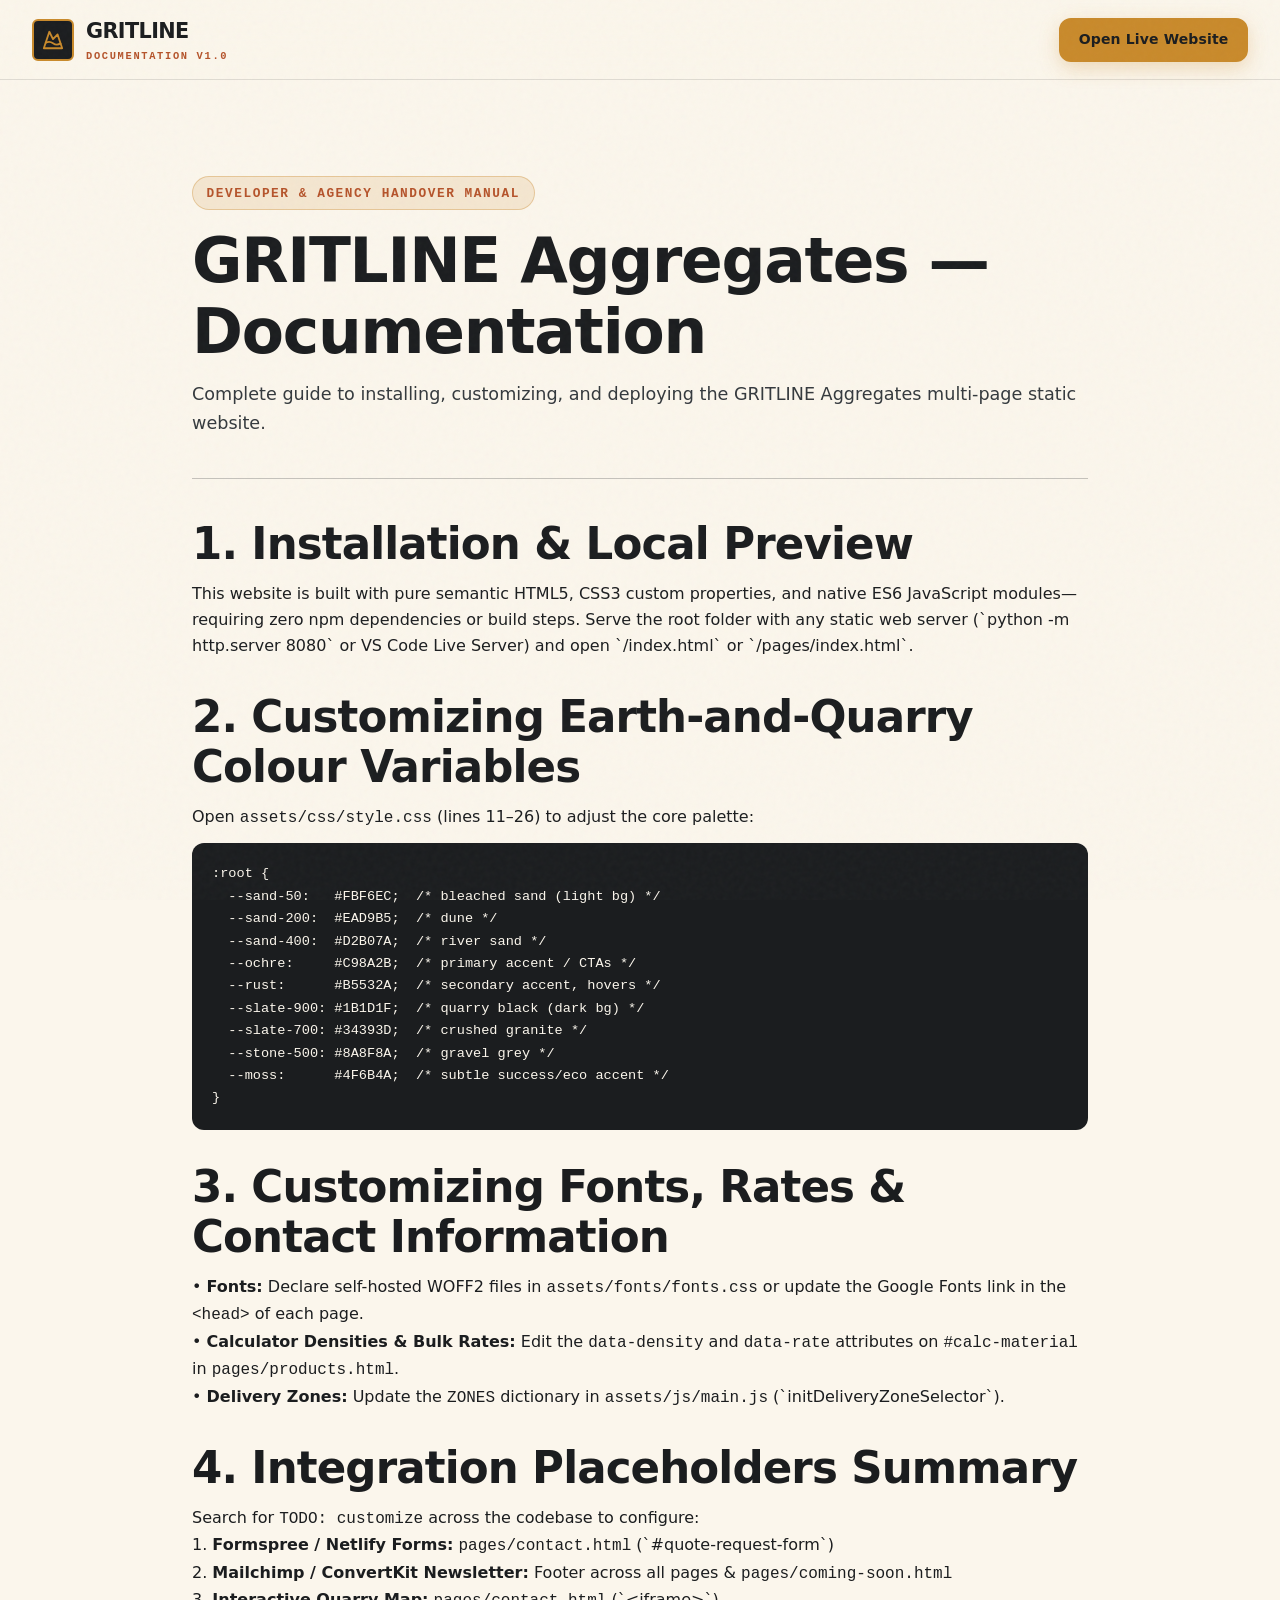
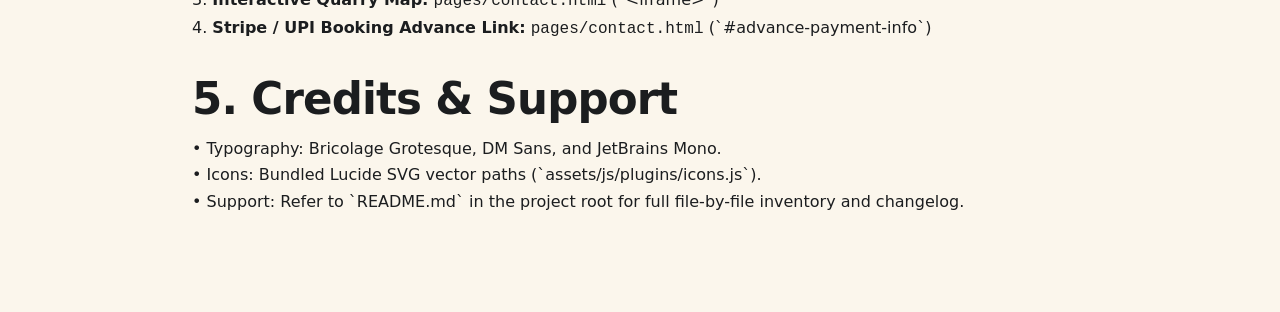
==== documentation/index.html @ 97df0f8a "1" ====
<!DOCTYPE html>
<html lang="en" dir="ltr" data-theme="light">
<head>
  <meta charset="UTF-8">
  <meta name="viewport" content="width=device-width, initial-scale=1.0">
  <title>GRITLINE Aggregates — Technical Documentation &amp; Customization Guide</title>
  <link rel="stylesheet" href="../assets/css/style.css">
  <link rel="stylesheet" href="../assets/css/dark-mode.css">
</head>
<body>
  <header class="site-header">
    <div class="container header-inner">
      <a href="../pages/index.html" class="brand-logo">
        <span class="brand-logo__mark"><i data-lucide="mountain"></i></span>
        <span>GRITLINE <span class="brand-logo__sub">Documentation v1.0</span></span>
      </a>
      <div class="header-actions">
        <a href="../pages/index.html" class="btn btn--primary btn--sm">Open Live Website</a>
      </div>
    </div>
  </header>

  <main class="section">
    <div class="container" style="max-width: 960px;">
      <span class="eyebrow">Developer &amp; Agency Handover Manual</span>
      <h1>GRITLINE Aggregates — Documentation</h1>
      <p style="margin-top: 0.75rem; color: var(--text-secondary); font-size: 1.1rem;">
        Complete guide to installing, customizing, and deploying the GRITLINE Aggregates multi-page static website.
      </p>

      <hr style="margin-block: 2.5rem; border: 0; border-top: 1px solid var(--border-strong);">

      <h2>1. Installation &amp; Local Preview</h2>
      <p style="margin-block: 0.75rem;">
        This website is built with pure semantic HTML5, CSS3 custom properties, and native ES6 JavaScript modules—requiring zero npm dependencies or build steps. Serve the root folder with any static web server (`python -m http.server 8080` or VS Code Live Server) and open `/index.html` or `/pages/index.html`.
      </p>

      <h2 style="margin-top: 2rem;">2. Customizing Earth-and-Quarry Colour Variables</h2>
      <p style="margin-block: 0.75rem;">
        Open <code>assets/css/style.css</code> (lines 11–26) to adjust the core palette:
      </p>
      <pre style="background: var(--slate-900); color: var(--sand-50); padding: 1.25rem; border-radius: var(--radius-md); overflow-x: auto; font-family: var(--font-mono); font-size: 0.85rem;">
:root {
  --sand-50:   #FBF6EC;  /* bleached sand (light bg) */
  --sand-200:  #EAD9B5;  /* dune */
  --sand-400:  #D2B07A;  /* river sand */
  --ochre:     #C98A2B;  /* primary accent / CTAs */
  --rust:      #B5532A;  /* secondary accent, hovers */
  --slate-900: #1B1D1F;  /* quarry black (dark bg) */
  --slate-700: #34393D;  /* crushed granite */
  --stone-500: #8A8F8A;  /* gravel grey */
  --moss:      #4F6B4A;  /* subtle success/eco accent */
}</pre>

      <h2 style="margin-top: 2rem;">3. Customizing Fonts, Rates &amp; Contact Information</h2>
      <p style="margin-block: 0.75rem;">
        • <strong>Fonts:</strong> Declare self-hosted WOFF2 files in <code>assets/fonts/fonts.css</code> or update the Google Fonts link in the <code>&lt;head&gt;</code> of each page.<br>
        • <strong>Calculator Densities &amp; Bulk Rates:</strong> Edit the <code>data-density</code> and <code>data-rate</code> attributes on <code>#calc-material</code> in <code>pages/products.html</code>.<br>
        • <strong>Delivery Zones:</strong> Update the <code>ZONES</code> dictionary in <code>assets/js/main.js</code> (`initDeliveryZoneSelector`).
      </p>

      <h2 style="margin-top: 2rem;">4. Integration Placeholders Summary</h2>
      <p style="margin-block: 0.75rem;">
        Search for <code>TODO: customize</code> across the codebase to configure:<br>
        1. <strong>Formspree / Netlify Forms:</strong> <code>pages/contact.html</code> (`#quote-request-form`)<br>
        2. <strong>Mailchimp / ConvertKit Newsletter:</strong> Footer across all pages &amp; <code>pages/coming-soon.html</code><br>
        3. <strong>Interactive Quarry Map:</strong> <code>pages/contact.html</code> (`&lt;iframe&gt;`)<br>
        4. <strong>Stripe / UPI Booking Advance Link:</strong> <code>pages/contact.html</code> (`#advance-payment-info`)
      </p>

      <h2 style="margin-top: 2rem;">5. Credits &amp; Support</h2>
      <p style="margin-block: 0.75rem;">
        • Typography: Bricolage Grotesque, DM Sans, and JetBrains Mono.<br>
        • Icons: Bundled Lucide SVG vector paths (`assets/js/plugins/icons.js`).<br>
        • Support: Refer to `README.md` in the project root for full file-by-file inventory and changelog.
      </p>
    </div>
  </main>
  <script type="module" src="../assets/js/main.js"></script>
</body>
</html>
---- assets/css/style.css ----
/* ==========================================================================
   GRITLINE AGGREGATES — Master Design System & Stylesheet (style.css)
   Tagline: "Quarried Right. Delivered On Time."
   Author: GRITLINE Front-End Architecture
   ========================================================================== */

/* --------------------------------------------------------------------------
   1. CSS CUSTOM PROPERTIES (Earth-and-Quarry Palette & Spacing Scale)
   TODO: customize brand colors below to match your quarry / corporate identity
   -------------------------------------------------------------------------- */
:root {
  /* Core Earth & Quarry Palette (Strictly as specified) */
  --sand-50: #FBF6EC;
  /* bleached sand (light bg) */
  --sand-100: #F4EAD5;
  /* soft warm sand surface */
  --sand-200: #EAD9B5;
  /* dune */
  --sand-300: #DFC596;
  /* warm stone border */
  --sand-400: #D2B07A;
  /* river sand */
  --ochre: #C98A2B;
  /* primary accent / CTAs */
  --ochre-dark: #A66E1B;
  /* high-contrast ochre for WCAG AA text/hover */
  --ochre-glow: rgba(201, 138, 43, 0.28);
  --rust: #B5532A;
  /* secondary accent, hovers */
  --rust-dark: #933F1C;
  /* deep terracotta rust */
  --slate-900: #1B1D1F;
  /* quarry black (dark bg / primary heading text) */
  --slate-800: #25282B;
  /* basalt dark surface */
  --slate-700: #34393D;
  /* crushed granite */
  --slate-600: #4A5056;
  /* body copy secondary */
  --stone-500: #8A8F8A;
  /* gravel grey */
  --moss: #4F6B4A;
  /* subtle success/eco accent */
  --moss-bg: rgba(79, 107, 74, 0.14);
  --danger: #B93829;
  /* error / alert state */
  --danger-bg: rgba(185, 56, 41, 0.12);

  /* Semantic Theme Tokens (Light Mode Default) */
  --bg-primary: var(--sand-50);
  --bg-secondary: var(--sand-100);
  --bg-tertiary: var(--sand-200);
  --bg-surface: #FFFFFF;
  --bg-surface-elev: #FFFDF9;
  --bg-glass: rgba(251, 246, 236, 0.85);
  --bg-dark-band: var(--slate-900);

  --text-primary: var(--slate-900);
  --text-secondary: var(--slate-700);
  --text-muted: #575C59;
  /* WCAG AA compliant stone grey on sand-50 */
  --text-on-dark: var(--sand-50);
  --text-on-accent: #1B1D1F;

  --border-subtle: rgba(27, 29, 31, 0.12);
  --border-strong: rgba(27, 29, 31, 0.24);
  --border-accent: var(--ochre);

  --shadow-sm: 0 4px 12px rgba(27, 29, 31, 0.06);
  --shadow-md: 0 12px 32px rgba(27, 29, 31, 0.10);
  --shadow-lg: 0 24px 48px rgba(27, 29, 31, 0.16);
  --shadow-tilt: 0 28px 60px rgba(27, 29, 31, 0.22);

  /* Typography — Max 3 Font Families */
  --font-display: 'Bricolage Grotesque', 'Syne', system-ui, -apple-system, sans-serif;
  --font-body: 'DM Sans', 'Inter', system-ui, -apple-system, sans-serif;
  --font-mono: 'JetBrains Mono', monospace;

  /* 4px / 8px Spacing Scale */
  --space-1: 0.25rem;
  /* 4px */
  --space-2: 0.5rem;
  /* 8px */
  --space-3: 0.75rem;
  /* 12px */
  --space-4: 1rem;
  /* 16px */
  --space-5: 1.25rem;
  /* 20px */
  --space-6: 1.5rem;
  /* 24px */
  --space-8: 2rem;
  /* 32px */
  --space-10: 2.5rem;
  /* 40px */
  --space-12: 3rem;
  /* 48px */
  --space-16: 4rem;
  /* 64px */
  --space-20: 5rem;
  /* 80px */
  --space-24: 6rem;
  /* 96px */

  /* Radii & Transitions */
  --radius-sm: 6px;
  --radius-md: 12px;
  --radius-lg: 18px;
  --radius-xl: 24px;
  --radius-pill: 9999px;

  --ease-out: cubic-bezier(0.22, 1, 0.36, 1);
  --ease-spring: cubic-bezier(0.34, 1.56, 0.64, 1);
  --transition-fast: 180ms var(--ease-out);
  --transition-base: 320ms var(--ease-out);
  --transition-slow: 600ms var(--ease-out);

  /* Layout */
  --container-max: 1320px;
  --header-height: 80px;
}

/* --------------------------------------------------------------------------
   2. RESET & BASE ACCESSIBILITY
   -------------------------------------------------------------------------- */
*,
*::before,
*::after {
  box-sizing: border-box;
  margin: 0;
  padding: 0;
}

html {
  font-size: 16px;
  scroll-behavior: smooth;
  scroll-padding-top: calc(var(--header-height) + 24px);
  -webkit-text-size-adjust: 100%;
  overflow-x: clip;
}

body {
  font-family: var(--font-body);
  font-size: 1rem;
  line-height: 1.65;
  color: var(--text-primary);
  background-color: var(--bg-primary);
  overflow-x: clip;
  width: 100%;
  min-width: 0;
  position: relative;
  transition: background-color var(--transition-base), color var(--transition-base);
}

/* Subtle Mineral Grain & Topographic Pattern Overlay (CSS/SVG only) */
body::before {
  content: "";
  position: fixed;
  inset: 0;
  pointer-events: none;
  z-index: 9990;
  opacity: 0.032;
  background-image: url("data:image/svg+xml,%3Csvg viewBox='0 0 200 200' xmlns='http://www.w3.org/2000/svg'%3E%3Cfilter id='noiseFilter'%3E%3CfeTurbulence type='fractalNoise' baseFrequency='0.85' numOctaves='3' stitchTiles='stitch'/%3E%3C/filter%3E%3Crect width='100%25' height='100%25' filter='url(%23noiseFilter)'/%3E%3C/svg%3E");
}

.topo-bg {
  background-image: url("data:image/svg+xml,%3Csvg width='400' height='400' viewBox='0 0 400 400' xmlns='http://www.w3.org/2000/svg'%3E%3Cpath d='M0 80 Q 100 40, 200 90 T 400 70 M0 160 Q 120 110, 240 170 T 400 150 M0 250 Q 90 210, 210 260 T 400 230 M0 330 Q 140 290, 260 340 T 400 310' fill='none' stroke='%23C98A2B' stroke-width='1' stroke-opacity='0.14'/%3E%3C/svg%3E");
  background-size: 400px 400px;
}

img,
picture,
video,
canvas,
svg {
  display: block;
  max-width: 100%;
}

img {
  height: auto;
  object-fit: cover;
}

a {
  color: inherit;
  text-decoration: none;
  transition: color var(--transition-fast);
}

ul,
ol {
  list-style: none;
}

button,
input,
select,
textarea {
  font: inherit;
  color: inherit;
  background: transparent;
  border: none;
}

button {
  cursor: pointer;
}

/* WCAG 2.1 AA Focus Ring */
:focus-visible {
  outline: 3px solid var(--ochre);
  outline-offset: 3px;
  border-radius: var(--radius-sm);
}

/* Skip to Content Link */
.skip-link {
  position: fixed;
  top: -100px;
  inset-inline-start: var(--space-4);
  z-index: 10001;
  background: var(--slate-900);
  color: var(--sand-50);
  padding: var(--space-3) var(--space-5);
  font-weight: 700;
  border-radius: var(--radius-md);
  border: 2px solid var(--ochre);
  transition: top var(--transition-fast);
}

.skip-link:focus {
  top: var(--space-4);
}

/* Page Transition Fade */
.page-transition-wrapper {
  animation: pageFadeIn 0.45s var(--ease-out) forwards;
}

@keyframes pageFadeIn {
  from {
    opacity: 0;
    transform: translateY(6px);
  }

  to {
    opacity: 1;
    transform: translateY(0);
  }
}

/* Preloader (Disabled) */
.preloader {
  display: none !important;
}

.preloader.is-hidden {
  opacity: 0;
  visibility: hidden;
  pointer-events: none;
}

.preloader__hopper {
  width: 64px;
  height: 64px;
  border: 3px solid var(--sand-400);
  border-radius: var(--radius-md);
  position: relative;
  overflow: hidden;
  background: rgba(255, 255, 255, 0.04);
}

.preloader__sand-fill {
  position: absolute;
  bottom: 0;
  inset-inline: 0;
  height: 0%;
  background: linear-gradient(180deg, var(--ochre) 0%, var(--rust) 100%);
  animation: sandFillUp 0.85s var(--ease-out) forwards;
}

.preloader__label {
  font-family: var(--font-mono);
  font-size: 0.75rem;
  letter-spacing: 0.16em;
  text-transform: uppercase;
  color: var(--sand-200);
}

@keyframes sandFillUp {
  0% {
    height: 0%;
  }

  100% {
    height: 100%;
  }
}

/* Custom Grain-Trail Cursor (Desktop only) */
.cursor-dot {
  position: fixed;
  width: 10px;
  height: 10px;
  background: var(--ochre);
  border-radius: 50%;
  pointer-events: none;
  z-index: 9998;
  transform: translate(-50%, -50%);
  transition: width 0.2s, height 0.2s, background-color 0.2s;
  display: none;
}

.cursor-grain {
  position: fixed;
  width: 5px;
  height: 5px;
  background: var(--sand-400);
  border-radius: 1px;
  pointer-events: none;
  z-index: 9997;
  animation: grainFall 0.65s ease-out forwards;
}

@keyframes grainFall {
  0% {
    opacity: 0.85;
    transform: translate(-50%, -50%) scale(1) rotate(0deg);
  }

  100% {
    opacity: 0;
    transform: translate(-50%, 18px) scale(0.3) rotate(45deg);
  }
}

@media (hover: hover) and (pointer: fine) {
  .cursor-dot {
    display: block;
  }
}

/* --------------------------------------------------------------------------
   3. TYPOGRAPHY & UTILITY CLASSES
   -------------------------------------------------------------------------- */
h1,
h2,
h3,
h4,
h5,
h6 {
  font-family: var(--font-display);
  font-weight: 800;
  line-height: 1.15;
  letter-spacing: -0.02em;
  color: var(--text-primary);
}

.h1,
h1 {
  font-size: clamp(2.35rem, 4.8vw, 4.25rem);
}

.h2,
h2 {
  font-size: clamp(1.85rem, 3.4vw, 2.85rem);
}

.h3,
h3 {
  font-size: clamp(1.25rem, 2vw, 1.6rem);
}

.h4,
h4 {
  font-size: 1.15rem;
}

.eyebrow {
  display: inline-flex;
  align-items: center;
  gap: var(--space-2);
  font-family: var(--font-mono);
  font-size: 0.8rem;
  font-weight: 600;
  text-transform: uppercase;
  letter-spacing: 0.12em;
  color: var(--rust);
  background: rgba(201, 138, 43, 0.14);
  border: 1px solid rgba(201, 138, 43, 0.35);
  padding: 0.35rem 0.85rem;
  border-radius: var(--radius-pill);
  margin-bottom: var(--space-4);
}

.eyebrow--light {
  color: var(--sand-200);
  background: rgba(251, 246, 236, 0.1);
  border-color: rgba(234, 217, 181, 0.3);
}

.mono-spec {
  font-family: var(--font-mono);
  font-size: 0.85rem;
  letter-spacing: 0.03em;
}

.container {
  width: 100%;
  max-width: var(--container-max);
  margin-inline: auto;
  padding-inline: var(--space-4);
}

@media (min-width: 640px) {
  .container {
    padding-inline: var(--space-6);
  }
}

@media (min-width: 1024px) {
  .container {
    padding-inline: var(--space-8);
  }
}

.section {
  padding-block: var(--space-16);
  position: relative;
}

@media (min-width: 1024px) {
  .section {
    padding-block: var(--space-24);
  }
}

.section--alt {
  background-color: var(--bg-secondary);
}

.section--dark {
  background-color: var(--slate-900);
  color: var(--sand-50);
}

.section--dark h2,
.section--dark h3,
.section--dark h4 {
  color: var(--sand-50);
}

.section--dark p {
  color: var(--sand-200);
}

.section-header {
  max-width: 760px;
  margin-inline: auto;
  margin-bottom: var(--space-12);
  text-align: center;
}

.section-header p {
  margin-top: var(--space-4);
  font-size: 1.08rem;
  color: var(--text-secondary);
}

.section--dark .section-header p {
  color: var(--sand-200);
}

/* Animated Sand-Dune SVG Section Divider */
.dune-divider {
  width: 100%;
  height: 48px;
  overflow: hidden;
  line-height: 0;
  pointer-events: none;
}

.dune-divider svg {
  width: 100%;
  height: 100%;
  display: block;
}

/* Scroll Reveal Animations */
.reveal {
  opacity: 0;
  transform: translateY(28px);
  transition: opacity 0.65s var(--ease-out), transform 0.65s var(--ease-out);
}

.reveal.is-visible {
  opacity: 1;
  transform: translateY(0);
}

/* Hero Text Mask Reveal */
.hero-mask-line {
  display: block;
  overflow: hidden;
}

.hero-mask-inner {
  display: inline-block;
  animation: maskSlideUp 0.8s var(--ease-out) both;
}

@keyframes maskSlideUp {
  0% {
    transform: translateY(105%);
    opacity: 0;
  }

  100% {
    transform: translateY(0);
    opacity: 1;
  }
}

/* --------------------------------------------------------------------------
   4. BUTTON SYSTEM (Primary, Secondary, Ghost + Dust-Puff & Magnetic)
   -------------------------------------------------------------------------- */
.btn {
  display: inline-flex;
  align-items: center;
  justify-content: center;
  gap: var(--space-2);
  min-height: 48px;
  /* Exceeds 44px WCAG mobile touch target */
  padding: 0.75rem 1.5rem;
  font-family: var(--font-display);
  font-weight: 700;
  font-size: 0.95rem;
  letter-spacing: 0.01em;
  border-radius: var(--radius-md);
  position: relative;
  overflow: hidden;
  transition: transform var(--transition-fast), background-color var(--transition-fast), color var(--transition-fast), border-color var(--transition-fast), box-shadow var(--transition-fast);
  text-align: center;
  white-space: nowrap;
}

.btn svg {
  width: 18px;
  height: 18px;
  flex-shrink: 0;
  transition: transform var(--transition-fast);
}

.btn:hover svg {
  transform: translateX(3px);
}

.btn--primary {
  background-color: var(--ochre);
  color: #1B1D1F;
  border: 2px solid var(--ochre);
  box-shadow: 0 6px 20px var(--ochre-glow);
}

.btn--primary:hover {
  background-color: var(--rust);
  border-color: var(--rust);
  color: var(--sand-50);
  transform: translateY(-2px);
}

.btn--secondary {
  background-color: var(--slate-900);
  color: var(--sand-50);
  border: 2px solid var(--slate-900);
}

.btn--secondary:hover {
  background-color: var(--rust);
  border-color: var(--rust);
  color: var(--sand-50);
  transform: translateY(-2px);
}

.btn--ghost {
  background-color: transparent;
  color: var(--text-primary);
  border: 2px solid var(--border-strong);
}

.btn--ghost:hover {
  border-color: var(--ochre);
  background-color: rgba(201, 138, 43, 0.1);
  transform: translateY(-2px);
}

.btn--ghost-light {
  background-color: rgba(251, 246, 236, 0.08);
  color: var(--sand-50);
  border: 2px solid rgba(234, 217, 181, 0.4);
  backdrop-filter: blur(8px);
}

.btn--ghost-light:hover {
  background-color: var(--ochre);
  border-color: var(--ochre);
  color: var(--slate-900);
}

.btn--sm {
  min-height: 44px;
  padding: 0.5rem 1.1rem;
  font-size: 0.875rem;
}

.btn--full {
  width: 100%;
}

/* Dust-puff particle burst on button click */
.dust-puff {
  position: absolute;
  width: 8px;
  height: 8px;
  border-radius: 50%;
  background: var(--sand-200);
  pointer-events: none;
  animation: dustBurst 0.55s ease-out forwards;
}

@keyframes dustBurst {
  0% {
    opacity: 0.9;
    transform: translate(0, 0) scale(1);
  }

  100% {
    opacity: 0;
    transform: translate(var(--dx, 16px), var(--dy, -16px)) scale(2.4);
  }
}

/* --------------------------------------------------------------------------
   5. STRICT REUSABLE 3D TILT CARD COMPONENT (.card)
   - ALL cards use 3D tilt effect (perspective, glare layer, preserve-3d)
   - In ALL views (mobile, tablet, desktop): icons & text inside cards are
     STRICTLY CENTER-ALIGNED!
   -------------------------------------------------------------------------- */
.card {
  position: relative;
  display: flex;
  flex-direction: column;
  align-items: center;
  justify-content: flex-start;
  text-align: center;
  /* STRICT: Center-aligned at all breakpoints */
  background-color: var(--bg-surface);
  border: 1px solid var(--border-subtle);
  border-radius: var(--radius-lg);
  padding: var(--space-6);
  box-shadow: var(--shadow-sm);
  transform-style: preserve-3d;
  perspective: 1000px;
  will-change: transform;
  transition: transform var(--transition-base), box-shadow var(--transition-base), border-color var(--transition-base);
  overflow: hidden;
  height: 100%;
  width: 100%;
  min-width: 0;
}

.card * {
  text-align: center;
}

.card:hover {
  border-color: var(--ochre);
  box-shadow: var(--shadow-tilt);
}

/* Glare / Highlight Layer for 3D Tilt */
.card__glare {
  position: absolute;
  inset: 0;
  pointer-events: none;
  z-index: 3;
  background: radial-gradient(circle at 50% 50%, rgba(251, 246, 236, 0.35), transparent 65%);
  opacity: 0;
  transition: opacity var(--transition-fast);
}

.card:hover .card__glare {
  opacity: 1;
}

/* Inner elements lifted via translateZ */
.card__media {
  width: calc(100% + var(--space-12));
  margin-top: calc(var(--space-6) * -1);
  margin-inline: calc(var(--space-6) * -1);
  margin-bottom: var(--space-5);
  aspect-ratio: 4 / 3;
  overflow: hidden;
  position: relative;
  background: var(--slate-800);
}

.card__media img {
  width: 100%;
  height: 100%;
  object-fit: cover;
  transition: transform 0.6s var(--ease-out);
}

.card:hover .card__media img {
  transform: scale(1.06);
}

.card__icon {
  width: 60px;
  height: 60px;
  border-radius: var(--radius-md);
  background: linear-gradient(135deg, rgba(201, 138, 43, 0.18), rgba(181, 83, 42, 0.12));
  border: 1px solid rgba(201, 138, 43, 0.35);
  color: var(--rust);
  display: flex;
  align-items: center;
  justify-content: center;
  margin-inline: auto;
  margin-bottom: var(--space-4);
  transform: translateZ(28px);
  transition: transform var(--transition-base), background-color var(--transition-base), color var(--transition-base);
}

.card__icon svg {
  width: 28px;
  height: 28px;
}

.card:hover .card__icon {
  background: var(--ochre);
  color: var(--slate-900);
}

.card__badge {
  display: inline-flex;
  align-items: center;
  justify-content: center;
  gap: 0.35rem;
  font-family: var(--font-mono);
  font-size: 0.75rem;
  font-weight: 600;
  text-transform: uppercase;
  padding: 0.25rem 0.75rem;
  border-radius: var(--radius-pill);
  background: var(--bg-secondary);
  color: var(--text-secondary);
  border: 1px solid var(--border-subtle);
  margin-inline: auto;
  margin-bottom: var(--space-3);
  transform: translateZ(22px);
}

.card__title {
  font-size: 1.25rem;
  font-weight: 800;
  margin-bottom: var(--space-2);
  margin-inline: auto;
  transform: translateZ(24px);
}

.card__text {
  font-size: 0.95rem;
  color: var(--text-secondary);
  margin-bottom: var(--space-4);
  margin-inline: auto;
  max-width: 42ch;
  transform: translateZ(16px);
}

.card__meta {
  display: flex;
  flex-wrap: wrap;
  align-items: center;
  justify-content: center;
  gap: var(--space-2);
  margin-top: auto;
  margin-bottom: var(--space-4);
  width: 100%;
  transform: translateZ(18px);
}

.card__actions {
  display: flex;
  flex-wrap: wrap;
  align-items: center;
  justify-content: center;
  gap: var(--space-3);
  width: 100%;
  margin-top: auto;
  transform: translateZ(26px);
}

/* Topic-Related Card Micro-Animations */
/* 1. Falling Sand-Grain Particles on Hover (.card--sand) */
.card--sand::after {
  content: "";
  position: absolute;
  inset: 0;
  pointer-events: none;
  opacity: 0;
  background-image:
    radial-gradient(2px 2px at 20% 15%, var(--ochre) 90%, transparent),
    radial-gradient(2.5px 2.5px at 45% 25%, var(--sand-400) 90%, transparent),
    radial-gradient(2px 2px at 70% 10%, var(--rust) 90%, transparent),
    radial-gradient(1.5px 1.5px at 85% 30%, var(--ochre) 90%, transparent),
    radial-gradient(2px 2px at 32% 55%, var(--sand-400) 90%, transparent),
    radial-gradient(2.5px 2.5px at 62% 45%, var(--ochre) 90%, transparent);
  background-size: 100% 120px;
  transition: opacity 0.3s ease;
}

.card--sand:hover::after {
  opacity: 0.75;
  animation: fallingSandGrains 1.4s linear infinite;
}

@keyframes fallingSandGrains {
  0% {
    background-position: 0 -60px;
  }

  100% {
    background-position: 0 120px;
  }
}

/* 2. Gravel "Settle" Bounce on Scroll Entry (.card--settle) */
.card--settle.is-visible {
  animation: gravelSettleBounce 0.75s var(--ease-spring) forwards;
}

@keyframes gravelSettleBounce {
  0% {
    opacity: 0;
    transform: translateY(36px) scale(0.96);
  }

  60% {
    opacity: 1;
    transform: translateY(-6px) scale(1.01);
  }

  80% {
    transform: translateY(3px) scale(0.995);
  }

  100% {
    opacity: 1;
    transform: translateY(0) scale(1);
  }
}

/* 3. Dump-Truck Slide-In Micro-Animation on Delivery/Fleet Cards (.card--truck) */
.card--truck:hover .card__icon svg {
  animation: truckDriveSlide 0.65s var(--ease-out);
}

@keyframes truckDriveSlide {
  0% {
    transform: translateX(0) rotate(0deg);
  }

  35% {
    transform: translateX(-8px) rotate(-6deg);
  }

  70% {
    transform: translateX(6px) rotate(2deg);
  }

  100% {
    transform: translateX(0) rotate(0deg);
  }
}

/* 4. Sieve-Shake Micro-Animation on Quality/Testing Cards (.card--sieve) */
.card--sieve:hover .card__icon {
  animation: sieveShake 0.5s ease-in-out infinite;
}

@keyframes sieveShake {

  0%,
  100% {
    transform: translateZ(28px) translateX(0) rotate(0deg);
  }

  25% {
    transform: translateZ(28px) translateX(-4px) rotate(-3deg);
  }

  50% {
    transform: translateZ(28px) translateX(4px) rotate(3deg);
  }

  75% {
    transform: translateZ(28px) translateX(-2px) rotate(-1deg);
  }
}

/* --------------------------------------------------------------------------
   6. STICKY HEADER, NAVIGATION, PROGRESS BAR & MOBILE DRAWER
   -------------------------------------------------------------------------- */
.site-header {
  position: sticky;
  top: 0;
  inset-inline: 0;
  height: var(--header-height);
  z-index: 1000;
  background: var(--bg-glass);
  backdrop-filter: blur(16px);
  -webkit-backdrop-filter: blur(16px);
  border-bottom: 1px solid var(--border-subtle);
  transition: background-color var(--transition-base), box-shadow var(--transition-base);
}

.site-header.is-scrolled {
  box-shadow: var(--shadow-md);
}

.scroll-progress {
  position: absolute;
  bottom: -1px;
  inset-inline-start: 0;
  height: 3px;
  width: 0%;
  background: linear-gradient(90deg, var(--ochre), var(--rust));
  z-index: 1002;
  transition: width 80ms linear;
}

.header-inner {
  height: 100%;
  display: flex;
  align-items: center;
  justify-content: space-between;
  gap: var(--space-4);
}

.brand-logo {
  display: inline-flex;
  align-items: center;
  gap: var(--space-3);
  font-family: var(--font-display);
  font-weight: 800;
  font-size: 1.3rem;
  letter-spacing: -0.03em;
  color: var(--text-primary);
}

.brand-logo__mark {
  width: 42px;
  height: 42px;
  border-radius: var(--radius-sm);
  background: var(--slate-900);
  color: var(--ochre);
  display: flex;
  align-items: center;
  justify-content: center;
  border: 2px solid var(--ochre);
  flex-shrink: 0;
}

.brand-logo__sub {
  display: block;
  font-family: var(--font-mono);
  font-size: 0.65rem;
  font-weight: 600;
  letter-spacing: 0.16em;
  text-transform: uppercase;
  color: var(--rust);
}

.nav-menu {
  display: none;
  align-items: center;
  gap: var(--space-1);
}

@media (min-width: 1024px) {
  .nav-menu {
    display: flex;
  }
}

.nav-item {
  position: relative;
}

.nav-link {
  display: inline-flex;
  align-items: center;
  gap: 0.35rem;
  padding: 0.55rem 0.95rem;
  font-weight: 600;
  font-size: 0.95rem;
  color: var(--text-secondary);
  border-radius: var(--radius-sm);
  transition: color var(--transition-fast), background-color var(--transition-fast);
}

.nav-link:hover,
.nav-link.is-active {
  color: var(--text-primary);
  background-color: rgba(201, 138, 43, 0.14);
}

.nav-link.is-active {
  font-weight: 700;
  box-shadow: inset 0 -2px 0 var(--ochre);
}

/* Home Dropdown (Home 1 / Home 2) */
.nav-dropdown {
  position: absolute;
  top: calc(100% + 6px);
  inset-inline-start: 0;
  min-width: 230px;
  background: var(--bg-surface);
  border: 1px solid var(--border-strong);
  border-radius: var(--radius-md);
  box-shadow: var(--shadow-lg);
  padding: var(--space-2);
  opacity: 0;
  visibility: hidden;
  transform: translateY(8px);
  transition: opacity var(--transition-fast), transform var(--transition-fast), visibility var(--transition-fast);
  z-index: 1010;
}

.nav-item:hover .nav-dropdown,
.nav-item:focus-within .nav-dropdown,
.nav-item.is-open .nav-dropdown {
  opacity: 1;
  visibility: visible;
  transform: translateY(0);
}

.nav-dropdown__link {
  display: flex;
  flex-direction: column;
  padding: var(--space-3);
  border-radius: var(--radius-sm);
  transition: background-color var(--transition-fast);
}

.nav-dropdown__link:hover,
.nav-dropdown__link.is-active {
  background-color: rgba(201, 138, 43, 0.15);
}

.nav-dropdown__title {
  font-weight: 700;
  font-size: 0.9rem;
  color: var(--text-primary);
}

.nav-dropdown__desc {
  font-size: 0.75rem;
  color: var(--text-muted);
}

/* Header Utility Controls (Theme, RTL, Quote Badge, Hamburger) */
.header-actions {
  display: flex;
  align-items: center;
  gap: var(--space-2);
}

.icon-btn {
  min-width: 44px;
  min-height: 44px;
  padding: 0 0.6rem;
  border-radius: var(--radius-sm);
  border: 1px solid var(--border-subtle);
  background: var(--bg-surface);
  color: var(--text-primary);
  display: inline-flex;
  align-items: center;
  justify-content: center;
  gap: 0.25rem;
  font-family: var(--font-mono);
  font-size: 0.75rem;
  font-weight: 700;
  transition: border-color var(--transition-fast), background-color var(--transition-fast);
}

.icon-btn:hover {
  border-color: var(--ochre);
  background: rgba(201, 138, 43, 0.12);
}

.quote-tray-badge {
  display: inline-flex;
  align-items: center;
  justify-content: center;
  min-width: 20px;
  height: 20px;
  padding: 0 5px;
  border-radius: var(--radius-pill);
  background: var(--rust);
  color: var(--sand-50);
  font-family: var(--font-mono);
  font-size: 0.7rem;
  font-weight: 700;
}

.hamburger-btn {
  display: inline-flex;
}

@media (max-width: 767px) {
  .header-inner {
    gap: var(--space-2);
  }

  .brand-logo {
    font-size: 1.15rem;
    gap: 0.45rem;
  }

  .brand-logo__mark {
    width: 36px;
    height: 36px;
  }

  .brand-logo__sub {
    font-size: 0.58rem;
    letter-spacing: 0.1em;
  }

  .header-actions {
    gap: 0.3rem;
  }

  .theme-btn-label {
    display: none;
  }

  .icon-btn {
    min-width: 38px;
    min-height: 38px;
    padding: 0 0.45rem;
  }

  .header-actions .btn {
    min-height: 38px;
    padding: 0.35rem 0.65rem;
    font-size: 0.8rem;
    white-space: nowrap;
  }
}

@media (max-width: 380px) {
  .brand-logo__sub {
    display: none;
  }
  .header-actions .btn span:not(.quote-tray-badge) {
    font-size: 0.75rem;
  }
}

@media (min-width: 1024px) {
  .hamburger-btn {
    display: none;
  }
}

/* Mobile Navigation Drawer */
.mobile-drawer {
  position: fixed;
  top: var(--header-height);
  inset-inline: 0;
  bottom: 0;
  background: var(--bg-primary);
  z-index: 999;
  padding: var(--space-6);
  display: flex;
  flex-direction: column;
  gap: var(--space-4);
  overflow-y: auto;
  transform: translateX(100%);
  visibility: hidden;
  transition: transform var(--transition-base), visibility var(--transition-base);
}

.mobile-drawer.is-open {
  transform: translateX(0);
  visibility: visible;
}

.mobile-drawer__nav {
  display: flex;
  flex-direction: column;
  gap: var(--space-2);
}

.mobile-drawer__link {
  display: flex;
  align-items: center;
  justify-content: space-between;
  min-height: 48px;
  padding: var(--space-3) var(--space-4);
  font-family: var(--font-display);
  font-size: 1.15rem;
  font-weight: 700;
  border-radius: var(--radius-md);
  background: var(--bg-surface);
  border: 1px solid var(--border-subtle);
}

.mobile-drawer__link.is-active {
  border-color: var(--ochre);
  background: rgba(201, 138, 43, 0.14);
}

/* --------------------------------------------------------------------------
   7. GRIDS & LAYOUT HELPERS
   -------------------------------------------------------------------------- */
.grid-2,
.grid-3,
.grid-4 {
  display: grid;
  gap: var(--space-6);
  grid-template-columns: minmax(0, 1fr);
  width: 100%;
}

@media (min-width: 640px) {
  .grid-2 {
    grid-template-columns: repeat(2, minmax(0, 1fr));
  }

  .grid-3 {
    grid-template-columns: repeat(2, minmax(0, 1fr));
  }

  .grid-4 {
    grid-template-columns: repeat(2, minmax(0, 1fr));
  }
}

@media (min-width: 1024px) {
  .grid-3 {
    grid-template-columns: repeat(3, minmax(0, 1fr));
  }

  .grid-4 {
    grid-template-columns: repeat(4, minmax(0, 1fr));
  }
}

.grid-materials-10 {
  display: grid;
  gap: var(--space-5);
  grid-template-columns: 1fr;
}

@media (min-width: 640px) {
  .grid-materials-10 {
    grid-template-columns: repeat(2, 1fr);
  }
}

@media (min-width: 1024px) {
  .grid-materials-10 {
    grid-template-columns: repeat(3, 1fr);
  }
}

@media (min-width: 1280px) {
  .grid-materials-10 {
    grid-template-columns: repeat(5, 1fr);
  }
}

/* --------------------------------------------------------------------------
   8. HOME 1 ("MATERIAL TYPES") SPECIFIC STYLES
   -------------------------------------------------------------------------- */
/* Hero Model A: Full-Screen Cinematic Photo Hero + Floating Glass Quick-Quote */
.hero-cinematic {
  position: relative;
  min-height: calc(100vh - var(--header-height));
  display: flex;
  flex-direction: column;
  justify-content: space-between;
  padding-top: var(--space-16);
  padding-bottom: var(--space-10);
  color: var(--sand-50);
  overflow: hidden;
  background: var(--slate-900);
}

.hero-cinematic__bg {
  position: absolute;
  inset: 0;
  z-index: 0;
}

.hero-cinematic__bg img {
  width: 100%;
  height: 100%;
  object-fit: cover;
  transform: scale(1.04);
  transition: transform 8s ease-out;
}

.hero-cinematic__overlay {
  position: absolute;
  inset: 0;
  z-index: 1;
  background: linear-gradient(180deg,
      rgba(27, 29, 31, 0.78) 0%,
      rgba(27, 29, 31, 0.65) 50%,
      rgba(27, 29, 31, 0.94) 100%);
}

.hero-cinematic__content {
  position: relative;
  z-index: 2;
  max-width: 880px;
  margin-block: auto;
}

.hero-cinematic__title {
  color: var(--sand-50);
  margin-bottom: var(--space-5);
}

.hero-cinematic__title span.accent {
  color: var(--ochre);
}

.hero-cinematic__lead {
  font-size: clamp(1.05rem, 1.8vw, 1.3rem);
  color: var(--sand-200);
  max-width: 660px;
  margin-bottom: var(--space-8);
}

.hero-cinematic__ctas {
  display: flex;
  flex-wrap: wrap;
  gap: var(--space-4);
  margin-bottom: var(--space-10);
}

/* Floating Glass Quick-Quote Strip at Bottom of Hero 1 */
.quick-quote-glass {
  position: relative;
  z-index: 2;
  background: rgba(27, 29, 31, 0.75);
  backdrop-filter: blur(18px);
  -webkit-backdrop-filter: blur(18px);
  border: 1px solid rgba(234, 217, 181, 0.25);
  border-radius: var(--radius-lg);
  padding: var(--space-5) var(--space-6);
  box-shadow: var(--shadow-lg);
}

.quick-quote-glass__form {
  display: grid;
  gap: var(--space-4);
  grid-template-columns: 1fr;
  align-items: end;
}

@media (min-width: 640px) {
  .quick-quote-glass__form {
    grid-template-columns: repeat(2, 1fr);
  }
}

@media (min-width: 1024px) {
  .quick-quote-glass__form {
    grid-template-columns: 1.3fr 1fr 1fr auto;
  }
}

.quick-quote-glass label {
  display: block;
  font-family: var(--font-mono);
  font-size: 0.72rem;
  text-transform: uppercase;
  letter-spacing: 0.1em;
  color: var(--sand-200);
  margin-bottom: var(--space-1);
}

.quick-quote-glass select,
.quick-quote-glass input {
  width: 100%;
  min-height: 46px;
  padding: 0.6rem 0.9rem;
  border-radius: var(--radius-sm);
  background: rgba(251, 246, 236, 0.1);
  border: 1px solid rgba(234, 217, 181, 0.3);
  color: var(--sand-50);
  font-size: 0.95rem;
}

.quick-quote-glass select option {
  background: var(--slate-900);
  color: var(--sand-50);
}

/* Marquee of Material Names */
.material-marquee {
  background: var(--slate-900);
  border-block: 1px solid rgba(234, 217, 181, 0.15);
  padding-block: var(--space-4);
  overflow: hidden;
  display: flex;
}

.material-marquee__track {
  display: flex;
  align-items: center;
  gap: var(--space-8);
  white-space: nowrap;
  animation: marqueeScroll 32s linear infinite;
}

.material-marquee__item {
  display: inline-flex;
  align-items: center;
  gap: var(--space-3);
  font-family: var(--font-display);
  font-weight: 700;
  font-size: 1rem;
  color: var(--sand-200);
  text-transform: uppercase;
  letter-spacing: 0.06em;
}

.material-marquee__dot {
  width: 8px;
  height: 8px;
  border-radius: 50%;
  background: var(--ochre);
}

@keyframes marqueeScroll {
  0% {
    transform: translateX(0);
  }

  100% {
    transform: translateX(-50%);
  }
}

/* Use-Case Selector Tabs (Home 1 Section 2) */
.tabs-nav {
  display: flex;
  flex-wrap: wrap;
  justify-content: center;
  gap: var(--space-2);
  margin-bottom: var(--space-8);
}

.tab-btn {
  min-height: 48px;
  padding: 0.7rem 1.35rem;
  border-radius: var(--radius-pill);
  font-family: var(--font-display);
  font-weight: 700;
  font-size: 0.95rem;
  background: var(--bg-surface);
  color: var(--text-secondary);
  border: 1px solid var(--border-strong);
  display: inline-flex;
  align-items: center;
  gap: var(--space-2);
  transition: all var(--transition-fast);
}

.tab-btn:hover {
  border-color: var(--ochre);
  color: var(--text-primary);
}

.tab-btn[aria-selected="true"] {
  background: var(--ochre);
  color: var(--slate-900);
  border-color: var(--ochre);
  box-shadow: 0 6px 18px var(--ochre-glow);
}

.tab-panel {
  display: none;
  animation: pageFadeIn 0.35s var(--ease-out);
}

.tab-panel.is-active {
  display: block;
}

.usecase-box {
  background: var(--bg-surface);
  border: 1px solid var(--border-subtle);
  border-radius: var(--radius-xl);
  padding: var(--space-8);
  box-shadow: var(--shadow-md);
  display: grid;
  gap: var(--space-8);
}

@media (min-width: 1024px) {
  .usecase-box {
    grid-template-columns: 1.2fr 1fr;
    align-items: center;
  }
}

.spec-pill-list {
  display: flex;
  flex-wrap: wrap;
  gap: var(--space-3);
  margin-block: var(--space-4);
}

.spec-pill {
  padding: 0.45rem 0.9rem;
  border-radius: var(--radius-sm);
  background: var(--bg-secondary);
  border: 1px solid var(--border-subtle);
  font-family: var(--font-mono);
  font-size: 0.82rem;
  font-weight: 600;
}

/* Animated Numbers Band (Home 1 Section 4) */
.stats-band {
  background: linear-gradient(135deg, var(--slate-900) 0%, var(--slate-700) 100%);
  color: var(--sand-50);
  padding-block: var(--space-16);
  border-block: 2px solid var(--ochre);
}

.stat-item {
  text-align: center;
  padding: var(--space-6);
  border: 1px solid rgba(234, 217, 181, 0.16);
  border-radius: var(--radius-lg);
  background: rgba(251, 246, 236, 0.03);
}

.stat-item__number {
  font-family: var(--font-display);
  font-size: clamp(2.5rem, 4.5vw, 3.6rem);
  font-weight: 800;
  color: var(--ochre);
  line-height: 1;
  margin-bottom: var(--space-2);
}

.stat-item__label {
  font-family: var(--font-mono);
  font-size: 0.85rem;
  text-transform: uppercase;
  letter-spacing: 0.08em;
  color: var(--sand-200);
}

/* Accordion Component (FAQ) */
.accordion {
  max-width: 860px;
  margin-inline: auto;
  display: flex;
  flex-direction: column;
  gap: var(--space-3);
}

.accordion-item {
  background: var(--bg-surface);
  border: 1px solid var(--border-subtle);
  border-radius: var(--radius-md);
  overflow: hidden;
  transition: border-color var(--transition-fast);
}

.accordion-item.is-open {
  border-color: var(--ochre);
}

.accordion-trigger {
  width: 100%;
  min-height: 58px;
  padding: var(--space-4) var(--space-6);
  display: flex;
  align-items: center;
  justify-content: space-between;
  gap: var(--space-4);
  text-align: start;
  font-family: var(--font-display);
  font-weight: 700;
  font-size: 1.05rem;
  color: var(--text-primary);
}

.accordion-icon {
  width: 28px;
  height: 28px;
  border-radius: 50%;
  background: var(--bg-secondary);
  display: inline-flex;
  align-items: center;
  justify-content: center;
  flex-shrink: 0;
  transition: transform var(--transition-base), background-color var(--transition-fast);
}

.accordion-item.is-open .accordion-icon {
  transform: rotate(180deg);
  background: var(--ochre);
  color: var(--slate-900);
}

.accordion-content {
  display: none;
  padding: 0 var(--space-6) var(--space-5);
  color: var(--text-secondary);
  border-top: 1px solid var(--border-subtle);
  padding-top: var(--space-4);
}

.accordion-item.is-open .accordion-content {
  display: block;
}

/* --------------------------------------------------------------------------
   9. HOME 2 ("TRUST AND LOGISTICS") SPECIFIC STYLES
   -------------------------------------------------------------------------- */
/* Hero Model B: Split-Screen Hero + Live Dispatch Ticker + 3 Tilted Photo Stack */
.hero-split {
  padding-block: var(--space-12) var(--space-20);
  position: relative;
  overflow: hidden;
}

.hero-split__grid {
  display: grid;
  gap: var(--space-12);
  align-items: center;
}

@media (min-width: 1024px) {
  .hero-split__grid {
    grid-template-columns: 1.1fr 0.9fr;
  }
}

.live-ticker-box {
  background: var(--slate-900);
  color: var(--sand-50);
  border: 1px solid var(--ochre);
  border-radius: var(--radius-md);
  padding: var(--space-4);
  margin-block: var(--space-6);
  box-shadow: var(--shadow-md);
}

.live-ticker-box__header {
  display: flex;
  align-items: center;
  justify-content: space-between;
  font-family: var(--font-mono);
  font-size: 0.75rem;
  text-transform: uppercase;
  color: var(--sand-400);
  padding-bottom: var(--space-3);
  margin-bottom: var(--space-3);
  border-bottom: 1px solid rgba(234, 217, 181, 0.16);
}

.pulse-dot {
  display: inline-block;
  width: 9px;
  height: 9px;
  border-radius: 50%;
  background: #5EC269;
  box-shadow: 0 0 0 0 rgba(94, 194, 105, 0.7);
  animation: livePulse 1.8s infinite;
  margin-inline-end: 6px;
}

@keyframes livePulse {
  0% {
    box-shadow: 0 0 0 0 rgba(94, 194, 105, 0.7);
  }

  70% {
    box-shadow: 0 0 0 8px rgba(94, 194, 105, 0);
  }

  100% {
    box-shadow: 0 0 0 0 rgba(94, 194, 105, 0);
  }
}

.ticker-rows {
  display: grid;
  gap: var(--space-2);
  font-family: var(--font-mono);
  font-size: 0.82rem;
}

.ticker-row {
  display: flex;
  align-items: center;
  justify-content: space-between;
  padding: 0.4rem 0.65rem;
  background: rgba(255, 255, 255, 0.04);
  border-radius: var(--radius-sm);
}

.ticker-row__status {
  color: #7CE38B;
  font-weight: 600;
}

/* Vertical Stack of 3 Overlapping Tilted Photo Frames with Parallax */
.photo-stack {
  position: relative;
  display: flex;
  flex-direction: column;
  gap: var(--space-4);
  padding: var(--space-4);
}

.photo-stack__frame {
  border-radius: var(--radius-lg);
  overflow: hidden;
  border: 4px solid var(--bg-surface);
  box-shadow: var(--shadow-lg);
  position: relative;
  aspect-ratio: 16 / 10;
  transition: transform var(--transition-base);
}

.photo-stack__frame--1 {
  transform: rotate(-2.5deg) translateX(-8px);
  z-index: 3;
}

.photo-stack__frame--2 {
  transform: rotate(2.2deg) translateX(12px);
  margin-top: -28px;
  z-index: 2;
}

.photo-stack__frame--3 {
  transform: rotate(-1.6deg) translateX(-4px);
  margin-top: -28px;
  z-index: 1;
}

.photo-stack__frame:hover {
  transform: rotate(0deg) scale(1.03);
  z-index: 5;
}

.photo-stack__caption {
  position: absolute;
  bottom: var(--space-3);
  inset-inline-start: var(--space-3);
  background: rgba(27, 29, 31, 0.85);
  color: var(--sand-50);
  font-family: var(--font-mono);
  font-size: 0.72rem;
  padding: 0.3rem 0.7rem;
  border-radius: var(--radius-sm);
  border-inline-start: 3px solid var(--ochre);
}

/* Horizontal Scrolling "Pit-to-Site" Journey Timeline */
.journey-track-wrapper {
  overflow-x: auto;
  padding-bottom: var(--space-6);
  scrollbar-width: thin;
  scrollbar-color: var(--ochre) var(--bg-secondary);
}

.journey-track {
  display: grid;
  grid-template-columns: repeat(5, minmax(270px, 1fr));
  gap: var(--space-6);
  min-width: 1380px;
  position: relative;
}

/* Project Gallery & Lightbox (Home 2 Section 2) */
.gallery-masonry {
  display: grid;
  gap: var(--space-6);
  grid-template-columns: 1fr;
}

@media (min-width: 640px) {
  .gallery-masonry {
    grid-template-columns: repeat(2, 1fr);
  }
}

@media (min-width: 1024px) {
  .gallery-masonry {
    grid-template-columns: repeat(3, 1fr);
  }
}

.lightbox-modal {
  position: fixed;
  inset: 0;
  z-index: 10005;
  background: rgba(27, 29, 31, 0.94);
  backdrop-filter: blur(10px);
  display: flex;
  align-items: center;
  justify-content: center;
  padding: var(--space-6);
  opacity: 0;
  visibility: hidden;
  transition: opacity var(--transition-base), visibility var(--transition-base);
}

.lightbox-modal.is-open {
  opacity: 1;
  visibility: visible;
}

.lightbox-modal__dialog {
  max-width: 960px;
  width: 100%;
  background: var(--slate-800);
  border: 1px solid var(--ochre);
  border-radius: var(--radius-lg);
  overflow: hidden;
  color: var(--sand-50);
}

.lightbox-modal__img-wrap {
  aspect-ratio: 16 / 10;
  background: var(--slate-900);
}

.lightbox-modal__img-wrap img {
  width: 100%;
  height: 100%;
  object-fit: cover;
}

.lightbox-modal__body {
  padding: var(--space-6);
  display: flex;
  flex-wrap: wrap;
  align-items: center;
  justify-content: space-between;
  gap: var(--space-4);
}

/* Testimonials Slider (Home 2 Section 3) */
.testimonial-slider {
  max-width: 920px;
  margin-inline: auto;
  position: relative;
}

.testimonial-slide {
  display: none;
}

.testimonial-slide.is-active {
  display: block;
  animation: pageFadeIn 0.4s var(--ease-out);
}

.slider-controls {
  display: flex;
  align-items: center;
  justify-content: center;
  gap: var(--space-3);
  margin-top: var(--space-6);
}

/* Partners / Clients Wordmark Strip (Home 2 Section 6) */
.wordmark-strip {
  display: grid;
  grid-template-columns: repeat(2, 1fr);
  gap: var(--space-4);
  align-items: center;
}

@media (min-width: 640px) {
  .wordmark-strip {
    grid-template-columns: repeat(3, 1fr);
  }
}

@media (min-width: 1024px) {
  .wordmark-strip {
    grid-template-columns: repeat(6, 1fr);
  }
}

.wordmark-item {
  padding: var(--space-5);
  border: 1px solid var(--border-subtle);
  border-radius: var(--radius-md);
  background: var(--bg-surface);
  display: flex;
  align-items: center;
  justify-content: center;
  text-align: center;
  font-family: var(--font-display);
  font-weight: 800;
  font-size: 0.95rem;
  letter-spacing: 0.05em;
  color: var(--text-secondary);
  transition: border-color var(--transition-fast), color var(--transition-fast);
}

.wordmark-item:hover {
  border-color: var(--ochre);
  color: var(--text-primary);
}

/* --------------------------------------------------------------------------
   10. COMPACT PAGE BANNER (Products, Delivery, About, Contact)
   -------------------------------------------------------------------------- */
.page-banner {
  background: var(--slate-900);
  color: var(--sand-50);
  padding-block: var(--space-12) var(--space-16);
  border-bottom: 3px solid var(--ochre);
  position: relative;
  overflow: hidden;
}

.page-banner h1 {
  color: var(--sand-50);
  margin-bottom: var(--space-3);
}

.page-banner p {
  color: var(--sand-200);
  max-width: 680px;
  font-size: 1.1rem;
}

.breadcrumb {
  display: flex;
  flex-wrap: wrap;
  align-items: center;
  gap: var(--space-2);
  font-family: var(--font-mono);
  font-size: 0.78rem;
  color: var(--sand-400);
  margin-bottom: var(--space-4);
}

/* --------------------------------------------------------------------------
   11. PRODUCTS PAGE: STICKY FILTER BAR, SPEC TABLE & CALCULATOR
   -------------------------------------------------------------------------- */
.sticky-filter-bar {
  position: sticky;
  top: var(--header-height);
  z-index: 900;
  background: var(--bg-glass);
  backdrop-filter: blur(14px);
  border-bottom: 1px solid var(--border-subtle);
  padding-block: var(--space-4);
}

.filter-bar-inner {
  display: flex;
  flex-wrap: wrap;
  align-items: center;
  justify-content: space-between;
  gap: var(--space-4);
}

.filter-bar-actions {
  display: flex;
  align-items: center;
  gap: 0.75rem;
}

.filter-pills {
  display: flex;
  flex-wrap: wrap;
  gap: var(--space-2);
}

@media (max-width: 1023px) {
  .sticky-filter-bar {
    padding-block: var(--space-3);
  }

  .filter-bar-inner {
    flex-direction: column;
    align-items: stretch;
    gap: var(--space-3);
  }

  .filter-pills {
    display: flex;
    flex-wrap: nowrap;
    overflow-x: auto;
    -webkit-overflow-scrolling: touch;
    scrollbar-width: none;
    gap: var(--space-2);
    padding-bottom: 2px;
    margin-inline: calc(var(--space-4) * -1);
    padding-inline: var(--space-4);
  }

  .filter-pills::-webkit-scrollbar {
    display: none;
  }

  .filter-pill {
    flex-shrink: 0;
    white-space: nowrap;
    min-height: 40px;
    padding: 0.45rem 1rem;
    font-size: 0.85rem;
  }

  .filter-bar-actions {
    display: flex;
    align-items: center;
    gap: var(--space-2);
    width: 100%;
  }

  .filter-bar-actions .btn {
    flex: 1;
    justify-content: center;
    min-height: 40px;
    padding: 0.45rem 0.65rem;
    font-size: 0.82rem;
    white-space: nowrap;
  }
}

.filter-pill {
  min-height: 44px;
  padding: 0.5rem 1.15rem;
  border-radius: var(--radius-pill);
  font-family: var(--font-display);
  font-weight: 700;
  font-size: 0.9rem;
  background: var(--bg-surface);
  border: 1px solid var(--border-strong);
  color: var(--text-secondary);
  transition: all var(--transition-fast);
}

.filter-pill.is-active,
.filter-pill:hover {
  background: var(--ochre);
  color: var(--slate-900);
  border-color: var(--ochre);
}

/* Skeleton Loader State */
.is-loading-skeleton .card>* {
  opacity: 0.15;
}

.is-loading-skeleton .card::before {
  content: "";
  position: absolute;
  inset: 0;
  z-index: 10;
  background: linear-gradient(90deg, transparent, rgba(201, 138, 43, 0.18), transparent);
  background-size: 200% 100%;
  animation: skeletonShimmer 1s infinite;
}

@keyframes skeletonShimmer {
  0% {
    background-position: -200% 0;
  }

  100% {
    background-position: 200% 0;
  }
}

/* Responsive Specification Comparison Table (Collapses into stacked cards on mobile) */
.spec-table-wrap {
  background: var(--bg-surface);
  border: 1px solid var(--border-subtle);
  border-radius: var(--radius-lg);
  overflow-x: auto;
  -webkit-overflow-scrolling: touch;
  box-shadow: var(--shadow-sm);
  width: 100%;
}

.spec-table {
  width: 100%;
  border-collapse: collapse;
  text-align: start;
}

@media (min-width: 768px) and (max-width: 1023px) {
  .spec-table {
    min-width: 760px;
  }
}

.spec-table th,
.spec-table td {
  padding: var(--space-4) var(--space-5);
  border-bottom: 1px solid var(--border-subtle);
}

.spec-table thead {
  background: var(--slate-900);
  color: var(--sand-50);
  font-family: var(--font-mono);
  font-size: 0.8rem;
  text-transform: uppercase;
  letter-spacing: 0.06em;
}

.spec-table tbody tr:hover {
  background: rgba(201, 138, 43, 0.08);
}

@media (max-width: 767px) {
  .spec-table thead {
    display: none;
  }

  .spec-table,
  .spec-table tbody,
  .spec-table tr,
  .spec-table td {
    display: block;
    width: 100%;
  }

  .spec-table {
    border: none;
  }

  .spec-table tr {
    padding: var(--space-4);
    margin-bottom: var(--space-3);
    background: var(--bg-surface);
    border-radius: var(--radius-md);
    border: 1px solid var(--border-subtle);
    box-shadow: var(--shadow-sm);
  }

  .spec-table td {
    display: flex;
    justify-content: space-between;
    align-items: center;
    gap: var(--space-3);
    padding: 0.65rem 0;
    border-bottom: 1px dashed var(--border-subtle);
    text-align: end;
    font-size: 0.92rem;
  }

  .spec-table td:last-child {
    border-bottom: none;
    padding-bottom: 0;
  }

  .spec-table td:first-child {
    padding-top: 0;
  }

  .spec-table td::before {
    content: attr(data-label);
    font-family: var(--font-mono);
    font-size: 0.74rem;
    font-weight: 700;
    text-transform: uppercase;
    color: var(--ochre);
    letter-spacing: 0.04em;
    text-align: start;
    flex-shrink: 0;
    max-width: 48%;
  }
}

@media (max-width: 460px) {
  .spec-table td {
    flex-direction: column;
    align-items: flex-start;
    text-align: start;
    gap: 0.2rem;
  }

  .spec-table td::before {
    max-width: 100%;
  }
}

/* Coverage & Tonnage Calculator */
.calculator-panel {
  background: var(--bg-surface);
  border: 2px solid var(--ochre);
  border-radius: var(--radius-xl);
  padding: var(--space-8);
  box-shadow: var(--shadow-lg);
  display: grid;
  gap: var(--space-8);
  width: 100%;
}

@media (max-width: 639px) {
  .calculator-panel {
    padding: var(--space-5);
    gap: var(--space-6);
  }

  .calc-results-box {
    padding: var(--space-5);
    gap: var(--space-4);
  }

  .calc-metric__val {
    font-size: 1.65rem;
  }

  .calc-metric {
    padding: var(--space-3);
  }
}

@media (min-width: 1024px) {
  .calculator-panel {
    grid-template-columns: 1.2fr 0.8fr;
  }
}

.calc-results-box {
  background: var(--slate-900);
  color: var(--sand-50);
  border-radius: var(--radius-lg);
  padding: var(--space-6);
  display: flex;
  flex-direction: column;
  justify-content: space-between;
  gap: var(--space-4);
}

.calc-metric {
  padding: var(--space-4);
  background: rgba(255, 255, 255, 0.05);
  border-inline-start: 4px solid var(--ochre);
  border-radius: var(--radius-sm);
}

.calc-metric__val {
  font-family: var(--font-display);
  font-size: 2rem;
  font-weight: 800;
  color: var(--ochre);
}

/* --------------------------------------------------------------------------
   12. FORMS, VALIDATION & CONTACT PAGE
   -------------------------------------------------------------------------- */
.form-group {
  display: flex;
  flex-direction: column;
  gap: var(--space-2);
  margin-bottom: var(--space-4);
  position: relative;
}

.form-label {
  font-weight: 700;
  font-size: 0.9rem;
  color: var(--text-primary);
  display: flex;
  align-items: center;
  justify-content: space-between;
}

.form-control {
  width: 100%;
  min-height: 48px;
  padding: 0.75rem 1rem;
  border-radius: var(--radius-sm);
  background: var(--bg-primary);
  border: 1px solid var(--border-strong);
  color: var(--text-primary);
  transition: border-color var(--transition-fast), box-shadow var(--transition-fast);
}

.form-control:focus {
  border-color: var(--ochre);
  box-shadow: 0 0 0 3px var(--ochre-glow);
  outline: none;
}

.form-control.is-invalid {
  border-color: var(--danger);
  background: var(--danger-bg);
}

.form-control.is-valid {
  border-color: var(--moss);
}

.form-error {
  font-size: 0.8rem;
  color: var(--danger);
  font-weight: 600;
  display: none;
}

.form-group.has-error .form-error {
  display: block;
}

/* Multi-select Material Checkboxes */
.material-checkbox-grid {
  display: grid;
  grid-template-columns: repeat(auto-fill, minmax(185px, 1fr));
  gap: var(--space-2);
}

.material-check-label {
  display: flex;
  align-items: center;
  gap: var(--space-2);
  padding: 0.6rem 0.85rem;
  border-radius: var(--radius-sm);
  border: 1px solid var(--border-subtle);
  background: var(--bg-primary);
  cursor: pointer;
  font-size: 0.88rem;
  font-weight: 600;
  transition: all var(--transition-fast);
}

.material-check-label:has(input:checked) {
  border-color: var(--ochre);
  background: rgba(201, 138, 43, 0.16);
}

.material-check-label input {
  width: 18px;
  height: 18px;
  accent-color: var(--ochre);
}

/* Form Success State */
.form-success-panel {
  display: none;
  text-align: center;
  padding: var(--space-10) var(--space-6);
  background: var(--bg-surface);
  border: 2px solid var(--moss);
  border-radius: var(--radius-lg);
}

.form-success-panel.is-visible {
  display: block;
  animation: pageFadeIn 0.4s var(--ease-out);
}

.success-tick-circle {
  width: 72px;
  height: 72px;
  border-radius: 50%;
  background: var(--moss);
  color: var(--sand-50);
  display: flex;
  align-items: center;
  justify-content: center;
  margin-inline: auto;
  margin-bottom: var(--space-5);
  animation: gravelSettleBounce 0.6s var(--ease-spring);
}

/* --------------------------------------------------------------------------
   13. FOOTER (Every Page)
   -------------------------------------------------------------------------- */
.site-footer {
  background: var(--slate-900);
  color: var(--sand-200);
  padding-top: var(--space-16);
  border-top: 4px solid var(--ochre);
}

.footer-grid {
  display: grid;
  gap: var(--space-10);
  padding-bottom: var(--space-12);
  border-bottom: 1px solid rgba(234, 217, 181, 0.15);
}

@media (min-width: 640px) {
  .footer-grid {
    grid-template-columns: repeat(2, 1fr);
  }
}

@media (min-width: 1024px) {
  .footer-grid {
    grid-template-columns: 1.4fr 0.8fr 1fr 1.2fr;
  }
}

.footer-title {
  color: var(--sand-50);
  font-size: 1.05rem;
  margin-bottom: var(--space-4);
}

.footer-links {
  display: flex;
  flex-direction: column;
  gap: var(--space-2);
}

.footer-links a:hover {
  color: var(--ochre);
}

.newsletter-form {
  display: flex;
  gap: var(--space-2);
  margin-top: var(--space-3);
}

.newsletter-form input {
  flex: 1;
  min-height: 46px;
  padding-inline: var(--space-3);
  border-radius: var(--radius-sm);
  background: rgba(251, 246, 236, 0.08);
  border: 1px solid rgba(234, 217, 181, 0.25);
  color: var(--sand-50);
}

.social-links {
  display: flex;
  gap: var(--space-3);
  margin-top: var(--space-4);
}

.social-link {
  width: 44px;
  height: 44px;
  border-radius: var(--radius-sm);
  border: 1px solid rgba(234, 217, 181, 0.25);
  display: inline-flex;
  align-items: center;
  justify-content: center;
  color: var(--sand-50);
  transition: all var(--transition-fast);
}

.social-link:hover {
  background: var(--ochre);
  border-color: var(--ochre);
  color: var(--slate-900);
}

.footer-bottom {
  padding-block: var(--space-6);
  display: flex;
  flex-wrap: wrap;
  align-items: center;
  justify-content: space-between;
  gap: var(--space-4);
  font-size: 0.85rem;
  color: var(--stone-500);
}

/* --------------------------------------------------------------------------
   14. REDUCED MOTION COMPLIANCE (WCAG 2.1 AA)
   -------------------------------------------------------------------------- */
@media (prefers-reduced-motion: reduce) {

  *,
  *::before,
  *::after {
    animation-duration: 0.01ms !important;
    animation-iteration-count: 1 !important;
    transition-duration: 0.01ms !important;
    scroll-behavior: auto !important;
  }

  .reveal {
    opacity: 1 !important;
    transform: none !important;
  }

  .cursor-dot,
  .cursor-grain {
    display: none !important;
  }
}
---- assets/css/dark-mode.css ----
/* ==========================================================================
   GRITLINE AGGREGATES — Dark Mode Theme (dark-mode.css)
   Swaps to quarry-black surfaces (--slate-900 / --slate-700) with warm sand text
   ========================================================================== */

[data-theme="dark"] {
  --bg-primary:      #1B1D1F; /* --slate-900 quarry black */
  --bg-secondary:    #232629; /* deep basalt layer */
  --bg-tertiary:     #2D3236; /* crushed granite dark */
  --bg-surface:      #262A2E; /* card surface */
  --bg-surface-elev: #34393D; /* --slate-700 elevated surface */
  --bg-glass:        rgba(27, 29, 31, 0.88);
  --bg-dark-band:    #131516;

  --text-primary:    #FBF6EC; /* --sand-50 bleached sand */
  --text-secondary:  #EAD9B5; /* --sand-200 dune */
  --text-muted:      #B8B2A6; /* WCAG 2.1 AA compliant warm stone on dark */
  --text-on-dark:    #FBF6EC;
  --text-on-accent:  #1B1D1F;

  --border-subtle:   rgba(234, 217, 181, 0.14);
  --border-strong:   rgba(234, 217, 181, 0.28);
  --border-accent:   var(--ochre);

  --shadow-sm:       0 4px 14px rgba(0, 0, 0, 0.35);
  --shadow-md:       0 14px 36px rgba(0, 0, 0, 0.45);
  --shadow-lg:       0 24px 52px rgba(0, 0, 0, 0.6);
  --shadow-tilt:     0 28px 64px rgba(0, 0, 0, 0.72);
}

[data-theme="dark"] .eyebrow {
  color: var(--ochre);
  background: rgba(201, 138, 43, 0.16);
  border-color: rgba(201, 138, 43, 0.4);
}

[data-theme="dark"] .card {
  background-color: var(--bg-surface);
  border-color: var(--border-subtle);
}

[data-theme="dark"] .card:hover {
  border-color: var(--ochre);
}

[data-theme="dark"] .card__glare {
  background: radial-gradient(circle at 50% 50%, rgba(201, 138, 43, 0.22), transparent 65%);
}

[data-theme="dark"] .card__icon {
  color: var(--ochre);
  background: rgba(201, 138, 43, 0.15);
  border-color: rgba(201, 138, 43, 0.38);
}

[data-theme="dark"] .card:hover .card__icon {
  background: var(--ochre);
  color: var(--slate-900);
}

[data-theme="dark"] .btn--secondary {
  background-color: var(--sand-200);
  color: var(--slate-900);
  border-color: var(--sand-200);
}

[data-theme="dark"] .btn--secondary:hover {
  background-color: var(--ochre);
  border-color: var(--ochre);
  color: var(--slate-900);
}

[data-theme="dark"] .form-control {
  background-color: #16181A;
  color: var(--sand-50);
  border-color: var(--border-strong);
}

[data-theme="dark"] .form-control::placeholder {
  color: var(--stone-500);
}

[data-theme="dark"] .photo-stack__frame {
  border-color: var(--slate-700);
}

[data-theme="dark"] .spec-table thead {
  background: #121416;
  border-bottom: 2px solid var(--ochre);
}

@media (max-width: 767px) {
  [data-theme="dark"] .spec-table tr {
    background-color: var(--bg-surface);
    border-color: var(--border-subtle);
  }
}
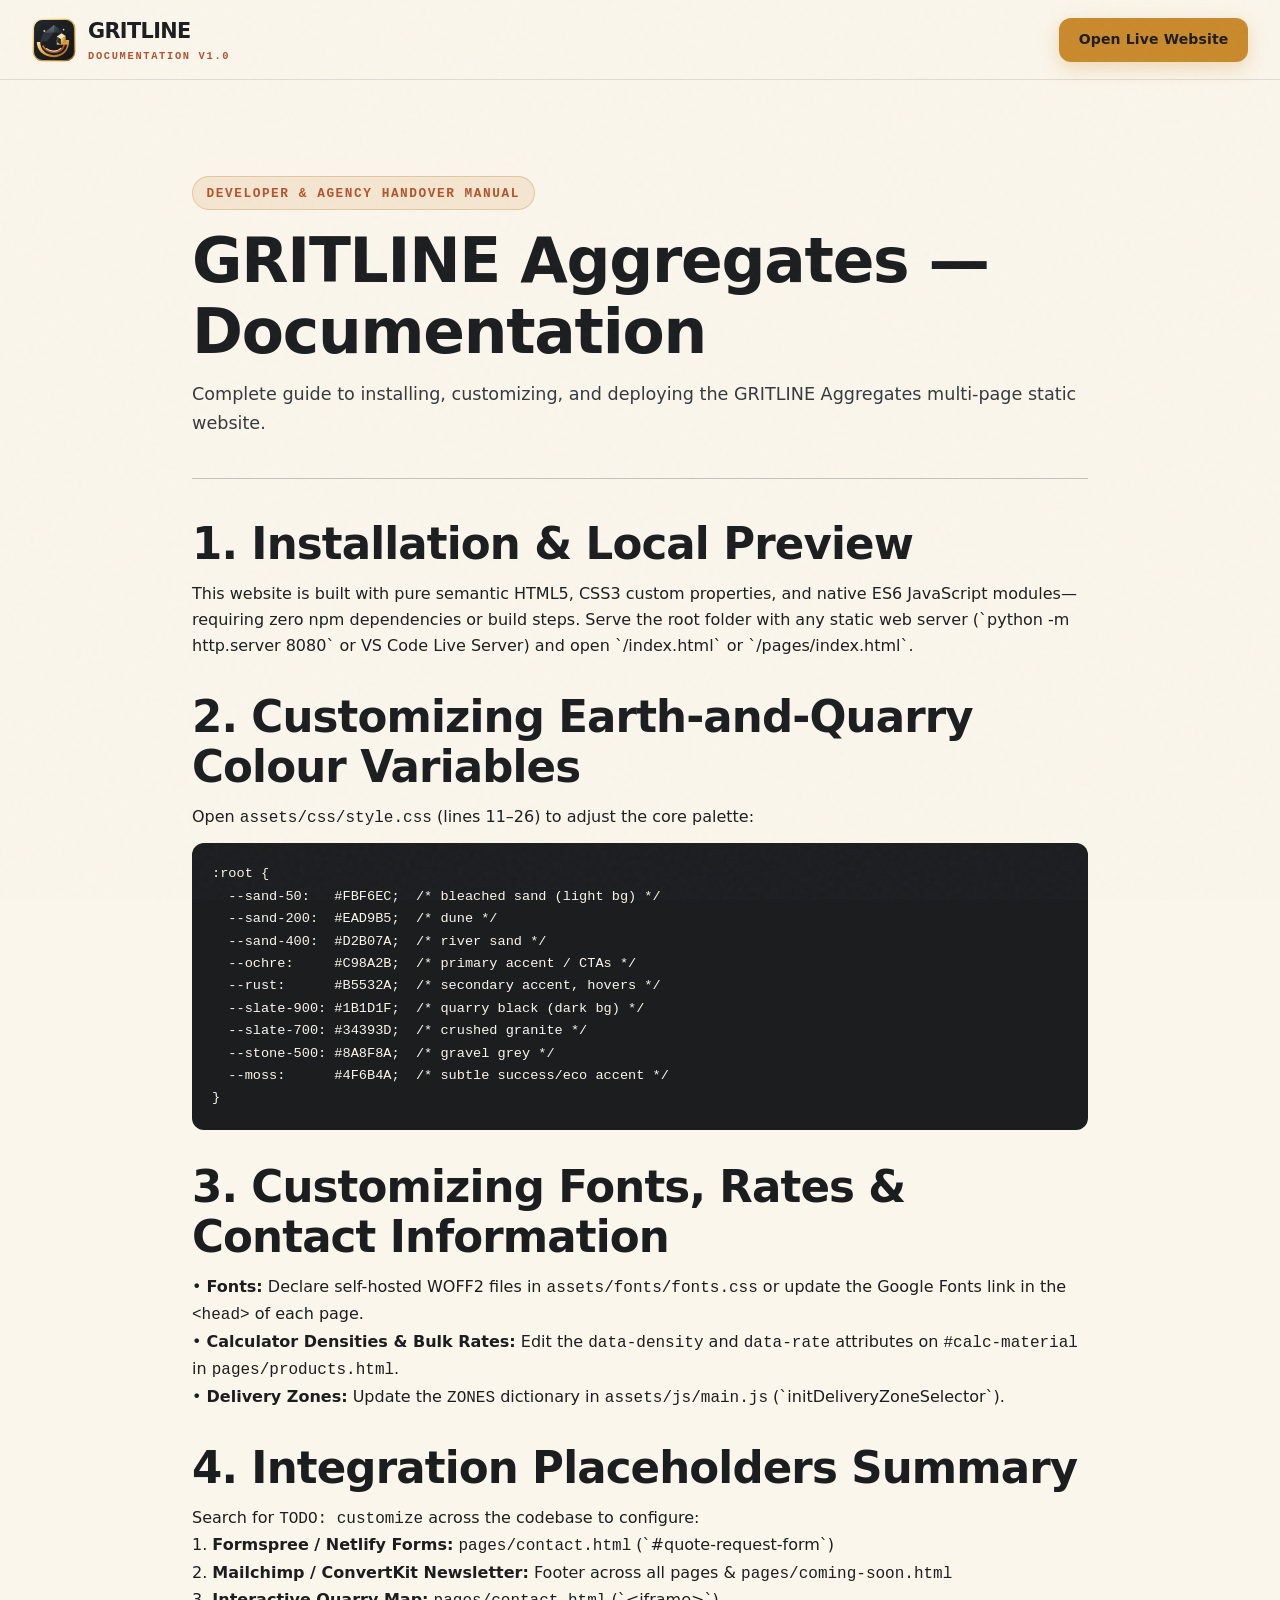
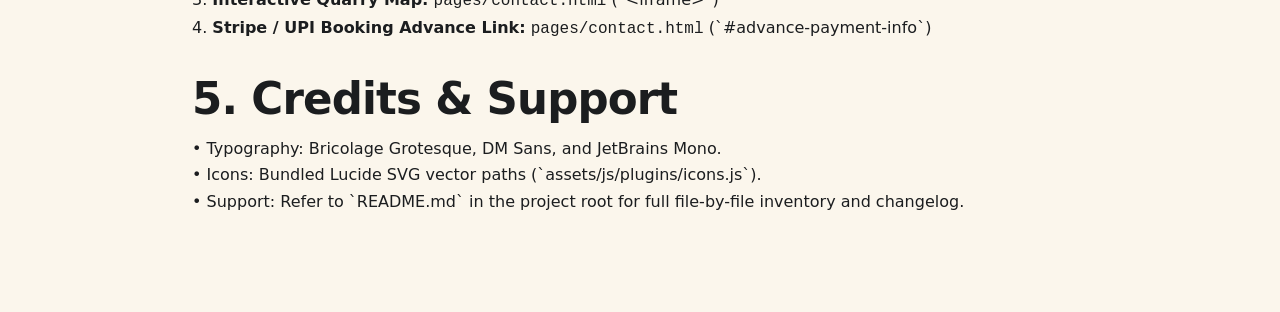
==== commit be12296c: "2" ====
--- a/documentation/index.html
+++ b/documentation/index.html
@@ -4,6 +4,7 @@
   <meta charset="UTF-8">
   <meta name="viewport" content="width=device-width, initial-scale=1.0">
   <title>GRITLINE Aggregates — Technical Documentation &amp; Customization Guide</title>
+  <link rel="icon" type="image/svg+xml" href="../assets/images/logo/favicon.svg">
   <link rel="stylesheet" href="../assets/css/style.css">
   <link rel="stylesheet" href="../assets/css/dark-mode.css">
 </head>
@@ -11,7 +12,47 @@
   <header class="site-header">
     <div class="container header-inner">
       <a href="../pages/index.html" class="brand-logo">
-        <span class="brand-logo__mark"><i data-lucide="mountain"></i></span>
+        <span class="brand-logo__mark" aria-hidden="true">
+          <svg class="brand-logo__svg" viewBox="0 0 64 64" fill="none" xmlns="http://www.w3.org/2000/svg">
+            <defs>
+              <linearGradient id="gritlineGold" x1="0%" y1="0%" x2="100%" y2="100%">
+                <stop offset="0%" stop-color="#FCE7B8"/>
+                <stop offset="28%" stop-color="#F3C766"/>
+                <stop offset="68%" stop-color="#C98A2B"/>
+                <stop offset="100%" stop-color="#965D10"/>
+              </linearGradient>
+              <linearGradient id="gritlineSlate" x1="0%" y1="0%" x2="100%" y2="100%">
+                <stop offset="0%" stop-color="#4C5560"/>
+                <stop offset="50%" stop-color="#2D333A"/>
+                <stop offset="100%" stop-color="#191B1E"/>
+              </linearGradient>
+              <linearGradient id="gritlineLightStone" x1="0%" y1="0%" x2="0%" y2="100%">
+                <stop offset="0%" stop-color="#697482"/>
+                <stop offset="100%" stop-color="#3D454F"/>
+              </linearGradient>
+              <linearGradient id="gritlineRust" x1="0%" y1="0%" x2="100%" y2="100%">
+                <stop offset="0%" stop-color="#E87642"/>
+                <stop offset="100%" stop-color="#A54018"/>
+              </linearGradient>
+              <linearGradient id="gritlineBadgeBg" x1="0%" y1="0%" x2="100%" y2="100%">
+                <stop offset="0%" stop-color="#212529"/>
+                <stop offset="100%" stop-color="#121416"/>
+              </linearGradient>
+            </defs>
+            <rect x="2" y="2" width="60" height="60" rx="13" fill="url(#gritlineBadgeBg)" stroke="url(#gritlineGold)" stroke-width="2"/>
+            <polygon points="32,10 16,23 32,21" fill="url(#gritlineLightStone)"/>
+            <polygon points="32,10 48,23 32,21" fill="url(#gritlineSlate)"/>
+            <polygon points="16,23 12,35 22,33 32,21" fill="#2E343B"/>
+            <path d="M12 35 C12 46 20 54 32 54 C43 54 50 47 51 39 H36 V32 H54 C54.5 48.5 44 57 32 57 C15.5 57 7 46 7 35 L12 35 Z" fill="url(#gritlineGold)"/>
+            <path d="M16 41 C19 46.5 25 50 32 50 C39.5 50 45 46 47 39" stroke="url(#gritlineRust)" stroke-width="2.4" stroke-linecap="round" fill="none"/>
+            <path d="M21 44.5 C24 47 28 48.2 32 48.2 C36 48.2 39.5 47 42 44" stroke="#FCE7B8" stroke-width="1.6" stroke-linecap="round" fill="none"/>
+            <polygon points="36,27 43,22 49,26 42,31" fill="#FCE7B8"/>
+            <polygon points="42,31 49,26 49,34 42,39" fill="url(#gritlineGold)"/>
+            <polygon points="36,27 42,31 42,39 36,35" fill="url(#gritlineSlate)"/>
+            <circle cx="18" cy="19" r="1.5" fill="#F3C766"/>
+            <circle cx="46" cy="17" r="1.2" fill="#FCE7B8"/>
+          </svg>
+        </span>
         <span>GRITLINE <span class="brand-logo__sub">Documentation v1.0</span></span>
       </a>
       <div class="header-actions">
--- a/assets/css/style.css
+++ b/assets/css/style.css
@@ -214,8 +214,21 @@
   border-radius: var(--radius-sm);
 }
 
+/* Visually Hidden Utility for Screen-Reader Accessibility */
+.visually-hidden {
+  position: absolute !important;
+  width: 1px !important;
+  height: 1px !important;
+  padding: 0 !important;
+  margin: -1px !important;
+  overflow: hidden !important;
+  clip: rect(0, 0, 0, 0) !important;
+  white-space: nowrap !important;
+  border: 0 !important;
+}
+
 /* Skip to Content Link */
-.skip-link {
+a.skip-link {
   position: fixed;
   top: -100px;
   inset-inline-start: var(--space-4);
@@ -229,7 +242,7 @@
   transition: top var(--transition-fast);
 }
 
-.skip-link:focus {
+a.skip-link:focus {
   top: var(--space-4);
 }
 
@@ -658,7 +671,7 @@
   background-color: var(--bg-surface);
   border: 1px solid var(--border-subtle);
   border-radius: var(--radius-lg);
-  padding: var(--space-6);
+  padding: var(--space-6) var(--space-4);
   box-shadow: var(--shadow-sm);
   transform-style: preserve-3d;
   perspective: 1000px;
@@ -696,10 +709,10 @@
 
 /* Inner elements lifted via translateZ */
 .card__media {
-  width: calc(100% + var(--space-12));
+  width: calc(100% + var(--space-8));
   margin-top: calc(var(--space-6) * -1);
-  margin-inline: calc(var(--space-6) * -1);
-  margin-bottom: var(--space-5);
+  margin-inline: calc(var(--space-4) * -1);
+  margin-bottom: var(--space-4);
   aspect-ratio: 4 / 3;
   overflow: hidden;
   position: relative;
@@ -718,8 +731,8 @@
 }
 
 .card__icon {
-  width: 60px;
-  height: 60px;
+  width: 52px;
+  height: 52px;
   border-radius: var(--radius-md);
   background: linear-gradient(135deg, rgba(201, 138, 43, 0.18), rgba(181, 83, 42, 0.12));
   border: 1px solid rgba(201, 138, 43, 0.35);
@@ -728,14 +741,15 @@
   align-items: center;
   justify-content: center;
   margin-inline: auto;
-  margin-bottom: var(--space-4);
+  margin-bottom: var(--space-3);
   transform: translateZ(28px);
   transition: transform var(--transition-base), background-color var(--transition-base), color var(--transition-base);
+  flex-shrink: 0;
 }
 
 .card__icon svg {
-  width: 28px;
-  height: 28px;
+  width: 24px;
+  height: 24px;
 }
 
 .card:hover .card__icon {
@@ -749,57 +763,106 @@
   justify-content: center;
   gap: 0.35rem;
   font-family: var(--font-mono);
-  font-size: 0.75rem;
+  font-size: 0.7rem;
   font-weight: 600;
   text-transform: uppercase;
-  padding: 0.25rem 0.75rem;
+  letter-spacing: 0.04em;
+  padding: 0.22rem 0.65rem;
   border-radius: var(--radius-pill);
   background: var(--bg-secondary);
   color: var(--text-secondary);
   border: 1px solid var(--border-subtle);
   margin-inline: auto;
   margin-bottom: var(--space-3);
+  white-space: nowrap;
+  max-width: 100%;
+  min-height: 26px;
   transform: translateZ(22px);
 }
 
 .card__title {
-  font-size: 1.25rem;
+  font-family: var(--font-display);
+  font-size: 1.15rem;
   font-weight: 800;
+  line-height: 1.28;
   margin-bottom: var(--space-2);
   margin-inline: auto;
+  width: 100%;
+  text-align: center;
+  min-height: 3.25rem;
+  display: flex;
+  align-items: center;
+  justify-content: center;
   transform: translateZ(24px);
 }
 
 .card__text {
-  font-size: 0.95rem;
+  font-size: 0.88rem;
+  line-height: 1.55;
   color: var(--text-secondary);
   margin-bottom: var(--space-4);
   margin-inline: auto;
-  max-width: 42ch;
+  max-width: 100%;
+  width: 100%;
+  text-align: center;
+  text-wrap: balance;
+  min-height: 4.4rem;
+  flex-grow: 1;
+  display: flex;
+  align-items: flex-start;
+  justify-content: center;
   transform: translateZ(16px);
 }
 
 .card__meta {
   display: flex;
-  flex-wrap: wrap;
   align-items: center;
   justify-content: center;
   gap: var(--space-2);
   margin-top: auto;
-  margin-bottom: var(--space-4);
-  width: 100%;
+  margin-bottom: var(--space-3);
+  width: 100%;
+  min-height: 32px;
   transform: translateZ(18px);
 }
 
+.card__meta .mono-spec {
+  display: inline-flex;
+  align-items: center;
+  justify-content: center;
+  font-family: var(--font-mono);
+  font-size: 0.78rem;
+  font-weight: 600;
+  letter-spacing: 0.02em;
+  color: var(--ochre);
+  background: rgba(201, 138, 43, 0.1);
+  border: 1px solid rgba(201, 138, 43, 0.28);
+  border-radius: var(--radius-sm);
+  padding: 0.28rem 0.65rem;
+  white-space: nowrap;
+}
+
 .card__actions {
   display: flex;
-  flex-wrap: wrap;
   align-items: center;
   justify-content: center;
   gap: var(--space-3);
   width: 100%;
   margin-top: auto;
   transform: translateZ(26px);
+}
+
+.card__meta + .card__actions {
+  margin-top: 0;
+}
+
+.card__actions .btn {
+  width: 100%;
+  min-height: 42px;
+  display: inline-flex;
+  align-items: center;
+  justify-content: center;
+  text-align: center;
 }
 
 /* Topic-Related Card Micro-Animations */
@@ -958,19 +1021,34 @@
   font-size: 1.3rem;
   letter-spacing: -0.03em;
   color: var(--text-primary);
+  text-decoration: none;
+  transition: transform var(--transition-fast), color var(--transition-fast);
+}
+
+.brand-logo:hover {
+  transform: translateY(-1px);
 }
 
 .brand-logo__mark {
-  width: 42px;
-  height: 42px;
+  width: 44px;
+  height: 44px;
+  display: flex;
+  align-items: center;
+  justify-content: center;
+  flex-shrink: 0;
   border-radius: var(--radius-sm);
-  background: var(--slate-900);
-  color: var(--ochre);
-  display: flex;
-  align-items: center;
-  justify-content: center;
-  border: 2px solid var(--ochre);
-  flex-shrink: 0;
+  transition: transform var(--transition-base), filter var(--transition-base);
+}
+
+.brand-logo:hover .brand-logo__mark {
+  transform: scale(1.05);
+  filter: drop-shadow(0 4px 12px var(--ochre-glow));
+}
+
+.brand-logo__svg {
+  width: 100%;
+  height: 100%;
+  display: block;
 }
 
 .brand-logo__sub {
@@ -981,12 +1059,22 @@
   letter-spacing: 0.16em;
   text-transform: uppercase;
   color: var(--rust);
+  transition: color var(--transition-fast);
+}
+
+.site-footer .brand-logo {
+  color: var(--sand-50);
+}
+
+.site-footer .brand-logo__sub {
+  color: var(--sand-300);
 }
 
 .nav-menu {
   display: none;
   align-items: center;
   gap: var(--space-1);
+  height: 100%;
 }
 
 @media (min-width: 1024px) {
@@ -997,6 +1085,9 @@
 
 .nav-item {
   position: relative;
+  height: 100%;
+  display: flex;
+  align-items: center;
 }
 
 .nav-link {
@@ -1025,9 +1116,9 @@
 /* Home Dropdown (Home 1 / Home 2) */
 .nav-dropdown {
   position: absolute;
-  top: calc(100% + 6px);
+  top: 100%;
   inset-inline-start: 0;
-  min-width: 230px;
+  min-width: 140px;
   background: var(--bg-surface);
   border: 1px solid var(--border-strong);
   border-radius: var(--radius-md);
@@ -1035,9 +1126,18 @@
   padding: var(--space-2);
   opacity: 0;
   visibility: hidden;
-  transform: translateY(8px);
+  transform: translateY(-4px);
   transition: opacity var(--transition-fast), transform var(--transition-fast), visibility var(--transition-fast);
   z-index: 1010;
+}
+
+/* Invisible hover bridge to prevent cursor gap dropouts */
+.nav-dropdown::before {
+  content: "";
+  position: absolute;
+  top: -12px;
+  inset-inline: 0;
+  height: 12px;
 }
 
 .nav-item:hover .nav-dropdown,
@@ -1050,26 +1150,21 @@
 
 .nav-dropdown__link {
   display: flex;
-  flex-direction: column;
-  padding: var(--space-3);
+  align-items: center;
+  padding: var(--space-2) var(--space-3);
+  font-family: var(--font-display);
+  font-weight: 700;
+  font-size: 0.95rem;
+  color: var(--text-primary);
   border-radius: var(--radius-sm);
-  transition: background-color var(--transition-fast);
+  white-space: nowrap;
+  transition: background-color var(--transition-fast), color var(--transition-fast);
 }
 
 .nav-dropdown__link:hover,
 .nav-dropdown__link.is-active {
   background-color: rgba(201, 138, 43, 0.15);
-}
-
-.nav-dropdown__title {
-  font-weight: 700;
-  font-size: 0.9rem;
-  color: var(--text-primary);
-}
-
-.nav-dropdown__desc {
-  font-size: 0.75rem;
-  color: var(--text-muted);
+  color: var(--ochre);
 }
 
 /* Header Utility Controls (Theme, RTL, Quote Badge, Hamburger) */
@@ -1080,9 +1175,11 @@
 }
 
 .icon-btn {
+  width: 44px;
+  height: 44px;
   min-width: 44px;
   min-height: 44px;
-  padding: 0 0.6rem;
+  padding: 0;
   border-radius: var(--radius-sm);
   border: 1px solid var(--border-subtle);
   background: var(--bg-surface);
@@ -1090,11 +1187,10 @@
   display: inline-flex;
   align-items: center;
   justify-content: center;
-  gap: 0.25rem;
   font-family: var(--font-mono);
   font-size: 0.75rem;
   font-weight: 700;
-  transition: border-color var(--transition-fast), background-color var(--transition-fast);
+  transition: border-color var(--transition-fast), background-color var(--transition-fast), color var(--transition-fast);
 }
 
 .icon-btn:hover {
@@ -1145,14 +1241,12 @@
     gap: 0.3rem;
   }
 
-  .theme-btn-label {
-    display: none;
-  }
-
   .icon-btn {
+    width: 38px;
+    height: 38px;
     min-width: 38px;
     min-height: 38px;
-    padding: 0 0.45rem;
+    padding: 0;
   }
 
   .header-actions .btn {
@@ -1160,15 +1254,6 @@
     padding: 0.35rem 0.65rem;
     font-size: 0.8rem;
     white-space: nowrap;
-  }
-}
-
-@media (max-width: 380px) {
-  .brand-logo__sub {
-    display: none;
-  }
-  .header-actions .btn span:not(.quote-tray-badge) {
-    font-size: 0.75rem;
   }
 }
 
@@ -1184,16 +1269,21 @@
   top: var(--header-height);
   inset-inline: 0;
   bottom: 0;
+  height: calc(100vh - var(--header-height));
+  height: calc(100dvh - var(--header-height));
   background: var(--bg-primary);
   z-index: 999;
   padding: var(--space-6);
   display: flex;
   flex-direction: column;
+  justify-content: flex-start;
   gap: var(--space-4);
   overflow-y: auto;
+  -webkit-overflow-scrolling: touch;
   transform: translateX(100%);
   visibility: hidden;
   transition: transform var(--transition-base), visibility var(--transition-base);
+  box-shadow: var(--shadow-lg);
 }
 
 .mobile-drawer.is-open {
@@ -1201,6 +1291,12 @@
   visibility: visible;
 }
 
+@media (min-width: 1024px) {
+  .mobile-drawer {
+    display: none;
+  }
+}
+
 .mobile-drawer__nav {
   display: flex;
   flex-direction: column;
@@ -1210,20 +1306,129 @@
 .mobile-drawer__link {
   display: flex;
   align-items: center;
-  justify-content: space-between;
+  justify-content: center;
+  text-align: center;
+  position: relative;
   min-height: 48px;
   padding: var(--space-3) var(--space-4);
   font-family: var(--font-display);
-  font-size: 1.15rem;
+  font-size: 1.1rem;
   font-weight: 700;
+  color: var(--text-primary);
   border-radius: var(--radius-md);
   background: var(--bg-surface);
   border: 1px solid var(--border-subtle);
+  transition: all var(--transition-fast);
+}
+
+.mobile-drawer__link:hover,
+.mobile-drawer__link:focus-visible {
+  border-color: var(--ochre);
+  color: var(--ochre);
+  background: var(--bg-surface-elev);
 }
 
 .mobile-drawer__link.is-active {
   border-color: var(--ochre);
+  color: var(--ochre);
   background: rgba(201, 138, 43, 0.14);
+}
+
+.mobile-drawer__dropdown-wrapper {
+  display: flex;
+  flex-direction: column;
+}
+
+.mobile-drawer__link--toggle {
+  width: 100%;
+  cursor: pointer;
+  position: relative;
+}
+
+.mobile-drawer__chevron {
+  position: absolute;
+  inset-inline-end: var(--space-4);
+  transition: transform var(--transition-base);
+}
+
+.mobile-drawer__link--toggle[aria-expanded="true"] .mobile-drawer__chevron {
+  transform: rotate(180deg);
+}
+
+.mobile-drawer__subnav {
+  display: none;
+  flex-direction: column;
+  gap: var(--space-2);
+  padding-inline-start: var(--space-3);
+  margin-block-start: var(--space-2);
+}
+
+.mobile-drawer__subnav.is-open {
+  display: flex;
+}
+
+.mobile-drawer__sublink {
+  display: flex;
+  align-items: center;
+  justify-content: center;
+  text-align: center;
+  min-height: 44px;
+  padding: var(--space-2) var(--space-4);
+  font-family: var(--font-display);
+  font-size: 0.98rem;
+  font-weight: 600;
+  color: var(--text-secondary);
+  border-radius: var(--radius-sm);
+  background: var(--bg-surface-elev);
+  border: 1px solid var(--border-subtle);
+  transition: all var(--transition-fast);
+}
+
+.mobile-drawer__sublink:hover,
+.mobile-drawer__sublink:focus-visible {
+  border-color: var(--ochre);
+  color: var(--ochre);
+}
+
+.mobile-drawer__sublink.is-active {
+  border-color: var(--ochre);
+  color: var(--ochre);
+  background: rgba(201, 138, 43, 0.14);
+}
+
+.mobile-drawer__actions {
+  display: flex;
+  flex-direction: column;
+  gap: var(--space-3);
+  margin-top: auto;
+  padding-top: var(--space-4);
+  border-top: 1px solid var(--border-subtle);
+}
+
+.mobile-drawer__controls {
+  display: flex;
+  align-items: center;
+  gap: var(--space-3);
+}
+
+.mobile-drawer__controls .icon-btn {
+  flex: 1;
+  width: auto;
+  height: 44px;
+}
+
+.hamburger-btn.is-active {
+  color: var(--ochre);
+  border-color: var(--ochre);
+  background: rgba(201, 138, 43, 0.16);
+}
+
+/* Hide desktop header actions on mobile viewports (< 1024px) */
+@media (max-width: 1023px) {
+  .site-header .header-actions .icon-btn:not(.hamburger-btn),
+  .site-header .header-actions .btn {
+    display: none;
+  }
 }
 
 /* --------------------------------------------------------------------------
@@ -1236,6 +1441,7 @@
   gap: var(--space-6);
   grid-template-columns: minmax(0, 1fr);
   width: 100%;
+  align-items: stretch;
 }
 
 @media (min-width: 640px) {
@@ -1264,55 +1470,154 @@
 
 .grid-materials-10 {
   display: grid;
-  gap: var(--space-5);
+  gap: var(--space-4);
   grid-template-columns: 1fr;
-}
-
-@media (min-width: 640px) {
+  width: 100%;
+}
+
+.grid-materials-10 .card {
+  text-align: center;
+  align-items: center;
+}
+
+.grid-materials-10 .card__text {
+  flex: 1 1 auto;
+  display: flex;
+  align-items: center;
+  justify-content: center;
+  width: 100%;
+  text-align: center;
+  margin-inline: auto;
+  text-wrap: balance;
+  margin-bottom: var(--space-3);
+}
+
+.grid-materials-10 .card__meta {
+  margin-top: auto;
+  margin-bottom: var(--space-3);
+  width: 100%;
+  display: flex;
+  align-items: center;
+  justify-content: center;
+  min-height: 32px;
+}
+
+.grid-materials-10 .card__actions {
+  margin-top: 0;
+  width: 100%;
+}
+
+.grid-materials-10 .card__title,
+.grid-materials-10 .card__badge {
+  width: 100%;
+  text-align: center;
+}
+
+@media (min-width: 560px) {
   .grid-materials-10 {
-    grid-template-columns: repeat(2, 1fr);
-  }
-}
-
-@media (min-width: 1024px) {
+    grid-template-columns: repeat(2, minmax(0, 1fr));
+    gap: var(--space-4);
+  }
+}
+
+@media (min-width: 1100px) {
   .grid-materials-10 {
-    grid-template-columns: repeat(3, 1fr);
-  }
-}
-
-@media (min-width: 1280px) {
+    grid-template-columns: repeat(5, minmax(0, 1fr));
+    gap: var(--space-3);
+  }
+
+  .grid-materials-10 .card {
+    padding: 1.35rem 0.85rem;
+  }
+
+  .grid-materials-10 .card__badge {
+    font-size: 0.68rem;
+    padding: 0.18rem 0.5rem;
+  }
+
+  .grid-materials-10 .card__title {
+    font-size: 1.08rem;
+  }
+
+  .grid-materials-10 .card__text {
+    font-size: 0.84rem;
+    line-height: 1.5;
+  }
+}
+
+@media (min-width: 1400px) {
   .grid-materials-10 {
-    grid-template-columns: repeat(5, 1fr);
+    gap: var(--space-4);
+  }
+
+  .grid-materials-10 .card {
+    padding: 1.5rem 1rem;
+  }
+
+  .grid-materials-10 .card__badge {
+    font-size: 0.7rem;
+    padding: 0.22rem 0.6rem;
+  }
+
+  .grid-materials-10 .card__title {
+    font-size: 1.15rem;
+  }
+
+  .grid-materials-10 .card__text {
+    font-size: 0.88rem;
   }
 }
 
 /* --------------------------------------------------------------------------
    8. HOME 1 ("MATERIAL TYPES") SPECIFIC STYLES
    -------------------------------------------------------------------------- */
+/* Consistent Homepage Hero Baseline */
+.hero-cinematic,
+.hero-split {
+  position: relative;
+  min-height: calc(100vh - var(--header-height));
+  min-height: calc(100dvh - var(--header-height));
+  overflow: hidden;
+}
+
 /* Hero Model A: Full-Screen Cinematic Photo Hero + Floating Glass Quick-Quote */
 .hero-cinematic {
-  position: relative;
-  min-height: calc(100vh - var(--header-height));
   display: flex;
   flex-direction: column;
   justify-content: space-between;
   padding-top: var(--space-16);
   padding-bottom: var(--space-10);
   color: var(--sand-50);
-  overflow: hidden;
   background: var(--slate-900);
 }
 
 .hero-cinematic__bg {
   position: absolute;
   inset: 0;
+  width: 100%;
+  height: 100%;
   z-index: 0;
-}
-
-.hero-cinematic__bg img {
+  overflow: hidden;
+  pointer-events: none;
+}
+
+.hero-cinematic__bg picture {
+  position: absolute;
+  inset: 0;
+  width: 100%;
+  height: 100%;
+  display: block;
+}
+
+.hero-cinematic__bg img,
+.hero-cinematic__bg picture img {
+  position: absolute;
+  inset: 0;
   width: 100%;
   height: 100%;
   object-fit: cover;
+  object-position: center;
+  display: block;
   transform: scale(1.04);
   transition: transform 8s ease-out;
 }
@@ -1320,11 +1625,15 @@
 .hero-cinematic__overlay {
   position: absolute;
   inset: 0;
+  width: 100%;
+  height: 100%;
   z-index: 1;
+  pointer-events: none;
   background: linear-gradient(180deg,
-      rgba(27, 29, 31, 0.78) 0%,
-      rgba(27, 29, 31, 0.65) 50%,
-      rgba(27, 29, 31, 0.94) 100%);
+      rgba(27, 29, 31, 0.72) 0%,
+      rgba(27, 29, 31, 0.60) 45%,
+      rgba(27, 29, 31, 0.88) 85%,
+      rgba(27, 29, 31, 0.96) 100%);
 }
 
 .hero-cinematic__content {
@@ -1416,33 +1725,42 @@
   color: var(--sand-50);
 }
 
-/* Marquee of Material Names */
+/* Continuous Marquee / Running Model of Material Names */
 .material-marquee {
   background: var(--slate-900);
   border-block: 1px solid rgba(234, 217, 181, 0.15);
   padding-block: var(--space-4);
   overflow: hidden;
   display: flex;
+  position: relative;
+  width: 100%;
+  user-select: none;
+}
+
+.material-marquee:hover .material-marquee__track {
+  animation-play-state: paused;
 }
 
 .material-marquee__track {
   display: flex;
   align-items: center;
-  gap: var(--space-8);
+  flex-shrink: 0;
   white-space: nowrap;
-  animation: marqueeScroll 32s linear infinite;
+  will-change: transform;
+  animation: marqueeScroll 45s linear infinite;
 }
 
 .material-marquee__item {
   display: inline-flex;
   align-items: center;
   gap: var(--space-3);
+  padding-inline: var(--space-5);
   font-family: var(--font-display);
   font-weight: 700;
-  font-size: 1rem;
+  font-size: 0.95rem;
   color: var(--sand-200);
   text-transform: uppercase;
-  letter-spacing: 0.06em;
+  letter-spacing: 0.08em;
 }
 
 .material-marquee__dot {
@@ -1450,6 +1768,8 @@
   height: 8px;
   border-radius: 50%;
   background: var(--ochre);
+  flex-shrink: 0;
+  box-shadow: 0 0 8px rgba(217, 119, 6, 0.4);
 }
 
 @keyframes marqueeScroll {
@@ -1458,7 +1778,7 @@
   }
 
   100% {
-    transform: translateX(-50%);
+    transform: translateX(-100%);
   }
 }
 
@@ -1516,6 +1836,10 @@
   box-shadow: var(--shadow-md);
   display: grid;
   gap: var(--space-8);
+  width: 100%;
+  max-width: 100%;
+  box-sizing: border-box;
+  overflow: hidden;
 }
 
 @media (min-width: 1024px) {
@@ -1523,6 +1847,127 @@
     grid-template-columns: 1.2fr 1fr;
     align-items: center;
   }
+}
+
+@media (max-width: 1023px) {
+  .usecase-box {
+    padding: var(--space-6) var(--space-5);
+    gap: var(--space-6);
+    text-align: center;
+  }
+
+  .usecase-box > div:first-child,
+  .usecase-content {
+    display: flex;
+    flex-direction: column;
+    align-items: center;
+    text-align: center;
+    width: 100%;
+  }
+
+  .usecase-box .eyebrow {
+    margin-inline: auto;
+    text-align: center;
+    justify-content: center;
+    display: inline-flex;
+  }
+
+  .usecase-box h3 {
+    text-align: center;
+    width: 100%;
+    margin-inline: auto;
+  }
+
+  .usecase-box p {
+    text-align: center;
+    margin-inline: auto;
+    max-width: 58ch;
+  }
+
+  .usecase-box .spec-pill-list {
+    justify-content: center;
+    margin-inline: auto;
+    width: 100%;
+  }
+
+  .usecase-box .btn {
+    margin-inline: auto;
+    display: inline-flex;
+    justify-content: center;
+    align-items: center;
+    text-align: center;
+    max-width: 100%;
+  }
+
+  .usecase-box .card {
+    margin-inline: auto;
+    width: 100%;
+    max-width: 100%;
+    text-align: center;
+  }
+
+  .usecase-box .card .card__badge,
+  .usecase-box .card .card__title,
+  .usecase-box .card .card__text,
+  .usecase-box .card .card__meta {
+    text-align: center;
+    justify-content: center;
+    margin-inline: auto;
+    width: 100%;
+  }
+}
+
+@media (max-width: 639px) {
+  .usecase-box {
+    padding: var(--space-5) var(--space-3);
+    gap: var(--space-5);
+    border-radius: var(--radius-lg);
+  }
+
+  .usecase-box h3 {
+    font-size: 1.22rem;
+    line-height: 1.32;
+    text-align: center;
+  }
+
+  .usecase-box p {
+    font-size: 0.9rem;
+    line-height: 1.55;
+    text-align: center;
+  }
+
+  .usecase-box .spec-pill-list {
+    gap: var(--space-2);
+    margin-block: var(--space-3);
+  }
+
+  .usecase-box .spec-pill {
+    font-size: 0.76rem;
+    padding: 0.35rem 0.65rem;
+    text-align: center;
+    word-break: break-word;
+  }
+
+  .usecase-box .btn {
+    width: 100%;
+    white-space: normal;
+    padding: 0.75rem 1rem;
+    font-size: 0.9rem;
+    line-height: 1.35;
+    text-align: center;
+  }
+}
+
+.usecase-box .card {
+  height: 100%;
+  width: 100%;
+  max-width: 100%;
+  box-sizing: border-box;
+}
+
+.usecase-box .card__media {
+  aspect-ratio: 16 / 10;
+  border-bottom: 1px solid var(--border-subtle);
 }
 
 .spec-pill-list {
@@ -1540,6 +1985,10 @@
   font-family: var(--font-mono);
   font-size: 0.82rem;
   font-weight: 600;
+  display: inline-flex;
+  align-items: center;
+  justify-content: center;
+  max-width: 100%;
 }
 
 /* Animated Numbers Band (Home 1 Section 4) */
@@ -1646,15 +2095,18 @@
    -------------------------------------------------------------------------- */
 /* Hero Model B: Split-Screen Hero + Live Dispatch Ticker + 3 Tilted Photo Stack */
 .hero-split {
-  padding-block: var(--space-12) var(--space-20);
-  position: relative;
-  overflow: hidden;
+  display: flex;
+  flex-direction: column;
+  justify-content: center;
+  padding-top: var(--space-16);
+  padding-bottom: var(--space-10);
 }
 
 .hero-split__grid {
   display: grid;
   gap: var(--space-12);
   align-items: center;
+  width: 100%;
 }
 
 @media (min-width: 1024px) {
@@ -1737,8 +2189,10 @@
   position: relative;
   display: flex;
   flex-direction: column;
-  gap: var(--space-4);
-  padding: var(--space-4);
+  padding: var(--space-2);
+  max-width: 460px;
+  margin-inline: auto;
+  width: 100%;
 }
 
 .photo-stack__frame {
@@ -1748,7 +2202,27 @@
   box-shadow: var(--shadow-lg);
   position: relative;
   aspect-ratio: 16 / 10;
+  max-height: 220px;
   transition: transform var(--transition-base);
+}
+
+.photo-stack__frame picture {
+  position: absolute;
+  inset: 0;
+  width: 100%;
+  height: 100%;
+  display: block;
+}
+
+.photo-stack__frame img,
+.photo-stack__frame picture img {
+  position: absolute;
+  inset: 0;
+  width: 100%;
+  height: 100%;
+  object-fit: cover;
+  object-position: center;
+  display: block;
 }
 
 .photo-stack__frame--1 {
@@ -1758,13 +2232,13 @@
 
 .photo-stack__frame--2 {
   transform: rotate(2.2deg) translateX(12px);
-  margin-top: -28px;
+  margin-top: -75px;
   z-index: 2;
 }
 
 .photo-stack__frame--3 {
   transform: rotate(-1.6deg) translateX(-4px);
-  margin-top: -28px;
+  margin-top: -75px;
   z-index: 1;
 }
 
@@ -1807,6 +2281,8 @@
   display: grid;
   gap: var(--space-6);
   grid-template-columns: 1fr;
+  grid-auto-rows: 1fr;
+  align-items: stretch;
 }
 
 @media (min-width: 640px) {
@@ -1819,6 +2295,56 @@
   .gallery-masonry {
     grid-template-columns: repeat(3, 1fr);
   }
+}
+
+.gallery-masonry .card {
+  display: flex;
+  flex-direction: column;
+  height: 100%;
+}
+
+.gallery-masonry .card__badge {
+  min-height: 28px;
+  margin-bottom: var(--space-3);
+  display: inline-flex;
+  align-items: center;
+  justify-content: center;
+}
+
+.gallery-masonry .card__title {
+  min-height: 3.5rem;
+  display: flex;
+  align-items: center;
+  justify-content: center;
+  text-align: center;
+  margin-bottom: var(--space-2);
+}
+
+.gallery-masonry .card__text {
+  min-height: 4.8rem;
+  flex-grow: 1;
+  display: flex;
+  align-items: flex-start;
+  justify-content: center;
+  text-align: center;
+  margin-bottom: var(--space-4);
+}
+
+.gallery-masonry .card__actions {
+  margin-top: auto;
+  width: 100%;
+  display: flex;
+  align-items: center;
+  justify-content: center;
+}
+
+.gallery-masonry .card__actions .btn {
+  width: 100%;
+  min-height: 44px;
+  display: inline-flex;
+  align-items: center;
+  justify-content: center;
+  text-align: center;
 }
 
 .lightbox-modal {
@@ -1895,12 +2421,13 @@
   margin-top: var(--space-6);
 }
 
-/* Partners / Clients Wordmark Strip (Home 2 Section 6) */
+/* Partners / Clients Wordmark Strip (Home 2 Section 6 - Approved Vendor Status) */
 .wordmark-strip {
   display: grid;
   grid-template-columns: repeat(2, 1fr);
+  grid-auto-rows: 1fr;
   gap: var(--space-4);
-  align-items: center;
+  align-items: stretch;
 }
 
 @media (min-width: 640px) {
@@ -1916,7 +2443,9 @@
 }
 
 .wordmark-item {
-  padding: var(--space-5);
+  height: 100%;
+  min-height: 96px;
+  padding: var(--space-3) var(--space-4);
   border: 1px solid var(--border-subtle);
   border-radius: var(--radius-md);
   background: var(--bg-surface);
@@ -1926,15 +2455,17 @@
   text-align: center;
   font-family: var(--font-display);
   font-weight: 800;
-  font-size: 0.95rem;
+  font-size: 0.92rem;
+  line-height: 1.35;
   letter-spacing: 0.05em;
   color: var(--text-secondary);
-  transition: border-color var(--transition-fast), color var(--transition-fast);
+  transition: border-color var(--transition-fast), color var(--transition-fast), transform var(--transition-fast);
 }
 
 .wordmark-item:hover {
   border-color: var(--ochre);
   color: var(--text-primary);
+  transform: translateY(-2px);
 }
 
 /* --------------------------------------------------------------------------
@@ -1949,15 +2480,68 @@
   overflow: hidden;
 }
 
+.page-banner__bg {
+  position: absolute;
+  inset: 0;
+  width: 100%;
+  height: 100%;
+  z-index: 0;
+  overflow: hidden;
+  pointer-events: none;
+}
+
+.page-banner__bg picture {
+  position: absolute;
+  inset: 0;
+  width: 100%;
+  height: 100%;
+  display: block;
+}
+
+.page-banner__bg img,
+.page-banner__bg picture img {
+  position: absolute;
+  inset: 0;
+  width: 100%;
+  height: 100%;
+  object-fit: cover;
+  object-position: center;
+  display: block;
+  filter: none;
+}
+
+.page-banner__overlay {
+  position: absolute;
+  inset: 0;
+  width: 100%;
+  height: 100%;
+  z-index: 1;
+  background: linear-gradient(
+    135deg,
+    rgba(14, 16, 18, 0.82) 0%,
+    rgba(14, 16, 18, 0.64) 55%,
+    rgba(14, 16, 18, 0.82) 100%
+  );
+  pointer-events: none;
+}
+
+.page-banner__content {
+  position: relative;
+  z-index: 2;
+}
+
 .page-banner h1 {
-  color: var(--sand-50);
+  color: #FFFFFF;
   margin-bottom: var(--space-3);
+  text-shadow: 0 2px 10px rgba(0, 0, 0, 0.65);
 }
 
 .page-banner p {
-  color: var(--sand-200);
+  color: #F0EAE1;
   max-width: 680px;
   font-size: 1.1rem;
+  line-height: 1.6;
+  text-shadow: 0 1px 6px rgba(0, 0, 0, 0.6);
 }
 
 .breadcrumb {
@@ -1967,8 +2551,24 @@
   gap: var(--space-2);
   font-family: var(--font-mono);
   font-size: 0.78rem;
-  color: var(--sand-400);
+  color: var(--sand-300);
   margin-bottom: var(--space-4);
+}
+
+.breadcrumb a {
+  color: var(--ochre);
+  font-weight: 600;
+  transition: color var(--transition-fast);
+}
+
+.breadcrumb a:hover {
+  color: #FFFFFF;
+  text-decoration: underline;
+}
+
+.breadcrumb span[aria-current] {
+  color: #FFFFFF;
+  font-weight: 700;
 }
 
 /* --------------------------------------------------------------------------
@@ -2004,6 +2604,13 @@
   gap: var(--space-2);
 }
 
+.filter-pills--center {
+  justify-content: center;
+  flex-wrap: wrap;
+  margin-top: 1.5rem;
+  width: 100%;
+}
+
 @media (max-width: 1023px) {
   .sticky-filter-bar {
     padding-block: var(--space-3);
@@ -2015,20 +2622,49 @@
     gap: var(--space-3);
   }
 
-  .filter-pills {
+  .sticky-filter-bar .filter-pills {
     display: flex;
-    flex-wrap: nowrap;
-    overflow-x: auto;
-    -webkit-overflow-scrolling: touch;
-    scrollbar-width: none;
+    flex-wrap: wrap;
+    justify-content: center;
+    gap: 0.45rem;
+    margin-inline: 0;
+    padding-inline: 0;
+    overflow-x: visible;
+    width: 100%;
+  }
+
+  .sticky-filter-bar .filter-pill {
+    flex: 0 1 auto;
+    min-height: 36px;
+    padding: 0.35rem 0.75rem;
+    font-size: 0.82rem;
+    white-space: nowrap;
+  }
+
+  .filter-bar-actions {
+    display: flex;
+    flex-direction: column;
+    gap: 0.5rem;
+    width: 100%;
+  }
+
+  .filter-bar-actions .btn {
+    width: 100%;
+    justify-content: center;
+    text-align: center;
+    min-height: 42px;
+    font-size: 0.88rem;
+  }
+
+  .filter-pills--center {
+    display: flex;
+    flex-wrap: wrap;
+    justify-content: center;
+    align-items: center;
     gap: var(--space-2);
-    padding-bottom: 2px;
-    margin-inline: calc(var(--space-4) * -1);
-    padding-inline: var(--space-4);
-  }
-
-  .filter-pills::-webkit-scrollbar {
-    display: none;
+    margin-inline: auto;
+    width: 100%;
+    overflow-x: visible;
   }
 
   .filter-pill {
@@ -2041,18 +2677,21 @@
 
   .filter-bar-actions {
     display: flex;
+    flex-wrap: wrap;
     align-items: center;
     gap: var(--space-2);
     width: 100%;
   }
 
   .filter-bar-actions .btn {
-    flex: 1;
+    flex: 1 1 calc(50% - var(--space-2));
+    min-width: 140px;
     justify-content: center;
     min-height: 40px;
     padding: 0.45rem 0.65rem;
     font-size: 0.82rem;
-    white-space: nowrap;
+    white-space: normal;
+    text-align: center;
   }
 }
 
@@ -2226,21 +2865,49 @@
   display: grid;
   gap: var(--space-8);
   width: 100%;
+  max-width: 100%;
+  min-width: 0;
+  box-sizing: border-box;
+  overflow: hidden;
+}
+
+#coverage-calculator-form {
+  display: flex;
+  flex-direction: column;
+  justify-content: center;
+  gap: var(--space-6);
+  height: 100%;
+  width: 100%;
+  max-width: 100%;
+  min-width: 0;
+  box-sizing: border-box;
+}
+
+#coverage-calculator-form .grid-2,
+#coverage-calculator-form .grid-3 {
+  width: 100%;
+  max-width: 100%;
+  min-width: 0;
 }
 
 @media (max-width: 639px) {
   .calculator-panel {
-    padding: var(--space-5);
-    gap: var(--space-6);
+    padding: var(--space-4);
+    gap: var(--space-5);
+    border-radius: var(--radius-lg);
+  }
+
+  #coverage-calculator-form {
+    gap: var(--space-3);
   }
 
   .calc-results-box {
-    padding: var(--space-5);
-    gap: var(--space-4);
+    padding: var(--space-4);
+    gap: var(--space-3);
   }
 
   .calc-metric__val {
-    font-size: 1.65rem;
+    font-size: 1.5rem;
   }
 
   .calc-metric {
@@ -2250,7 +2917,16 @@
 
 @media (min-width: 1024px) {
   .calculator-panel {
-    grid-template-columns: 1.2fr 0.8fr;
+    grid-template-columns: 1.15fr 0.85fr;
+    align-items: center;
+  }
+
+  #coverage-calculator-form {
+    display: flex;
+    flex-direction: column;
+    justify-content: center;
+    align-self: center;
+    margin: auto 0;
   }
 }
 
@@ -2263,6 +2939,33 @@
   flex-direction: column;
   justify-content: space-between;
   gap: var(--space-4);
+  width: 100%;
+  max-width: 100%;
+  min-width: 0;
+  box-sizing: border-box;
+  overflow: hidden;
+}
+
+.calc-results-box .grid-2 {
+  display: grid;
+  grid-template-columns: repeat(2, minmax(0, 1fr));
+  gap: var(--space-3);
+  width: 100%;
+  max-width: 100%;
+  min-width: 0;
+  box-sizing: border-box;
+}
+
+.calc-results-box .btn {
+  white-space: normal !important;
+  word-wrap: break-word !important;
+  text-align: center !important;
+  line-height: 1.35 !important;
+}
+
+#calc-out-trucks {
+  word-break: break-word;
+  white-space: normal;
 }
 
 .calc-metric {
@@ -2270,6 +2973,8 @@
   background: rgba(255, 255, 255, 0.05);
   border-inline-start: 4px solid var(--ochre);
   border-radius: var(--radius-sm);
+  min-width: 0;
+  box-sizing: border-box;
 }
 
 .calc-metric__val {
@@ -2288,6 +2993,10 @@
   gap: var(--space-2);
   margin-bottom: var(--space-4);
   position: relative;
+  width: 100%;
+  max-width: 100%;
+  min-width: 0;
+  box-sizing: border-box;
 }
 
 .form-label {
@@ -2301,6 +3010,9 @@
 
 .form-control {
   width: 100%;
+  max-width: 100%;
+  min-width: 0;
+  box-sizing: border-box;
   min-height: 48px;
   padding: 0.75rem 1rem;
   border-radius: var(--radius-sm);
@@ -2308,6 +3020,99 @@
   border: 1px solid var(--border-strong);
   color: var(--text-primary);
   transition: border-color var(--transition-fast), box-shadow var(--transition-fast);
+}
+
+select.form-control {
+  width: 100%;
+  max-width: 100%;
+  min-width: 0;
+  text-overflow: ellipsis;
+  overflow: hidden;
+  white-space: nowrap;
+}
+
+/* Date Input Wrap & High-Contrast Custom Calendar Icon */
+.date-input-wrap {
+  position: relative;
+  width: 100%;
+  display: flex;
+  align-items: center;
+}
+
+.date-input-wrap .form-control {
+  width: 100%;
+  padding-inline-end: 2.75rem !important;
+  cursor: pointer;
+}
+
+.date-input-icon {
+  position: absolute;
+  inset-inline-end: 0.95rem;
+  top: 50%;
+  transform: translateY(-50%);
+  display: inline-flex;
+  align-items: center;
+  justify-content: center;
+  pointer-events: none;
+  z-index: 2;
+  color: var(--ochre);
+}
+
+.date-input-icon svg {
+  width: 20px;
+  height: 20px;
+  stroke: var(--ochre);
+  display: block;
+}
+
+[data-theme="dark"] .date-input-icon svg,
+html[data-theme="dark"] .date-input-icon svg,
+body[data-theme="dark"] .date-input-icon svg {
+  stroke: #F4A261 !important;
+  filter: drop-shadow(0 0 2px rgba(244, 162, 97, 0.4));
+}
+
+.date-input-wrap input[type="date"]::-webkit-calendar-picker-indicator {
+  position: absolute;
+  inset-inline-end: 0;
+  top: 0;
+  width: 3rem;
+  height: 100%;
+  margin: 0;
+  padding: 0;
+  opacity: 0 !important;
+  cursor: pointer;
+  z-index: 3;
+}
+
+input[type="date"].form-control {
+  cursor: pointer;
+  position: relative;
+}
+
+input[type="date"]::-webkit-calendar-picker-indicator {
+  cursor: pointer;
+  padding: 4px;
+  border-radius: var(--radius-sm);
+  transition: opacity var(--transition-fast), filter var(--transition-fast);
+}
+
+[data-theme="dark"] input[type="date"],
+html[data-theme="dark"] input[type="date"] {
+  color-scheme: dark !important;
+}
+
+[data-theme="dark"] input[type="date"]::-webkit-calendar-picker-indicator,
+html[data-theme="dark"] input[type="date"]::-webkit-calendar-picker-indicator {
+  filter: invert(1) brightness(1.3) !important;
+  opacity: 1 !important;
+  cursor: pointer !important;
+}
+
+[data-theme="dark"] input[type="date"]::-webkit-calendar-picker-indicator:hover,
+html[data-theme="dark"] input[type="date"]::-webkit-calendar-picker-indicator:hover {
+  filter: invert(0.85) sepia(60%) saturate(500%) hue-rotate(5deg) brightness(1.3) !important;
+  opacity: 1 !important;
 }
 
 .form-control:focus {
@@ -2355,6 +3160,15 @@
   font-size: 0.88rem;
   font-weight: 600;
   transition: all var(--transition-fast);
+  width: 100%;
+  max-width: 100%;
+  box-sizing: border-box;
+}
+
+.material-check-label span {
+  flex: 1;
+  word-break: break-word;
+  line-height: 1.35;
 }
 
 .material-check-label:has(input:checked) {
@@ -2482,6 +3296,196 @@
   color: var(--slate-900);
 }
 
+/* Contact Page Map Section Social Links Bar (Centered in the Map/Footer Gap) */
+.contact-social-bar {
+  display: flex;
+  flex-direction: column;
+  align-items: center;
+  justify-content: center;
+  text-align: center;
+  margin-top: var(--space-8);
+  gap: var(--space-3);
+  width: 100%;
+}
+
+.contact-social-bar__label {
+  font-family: var(--font-mono);
+  font-size: 0.85rem;
+  font-weight: 700;
+  letter-spacing: 0.08em;
+  text-transform: uppercase;
+  color: var(--text-secondary);
+}
+
+.contact-social-bar__links {
+  display: flex;
+  flex-wrap: wrap;
+  align-items: center;
+  justify-content: center;
+  gap: var(--space-3);
+}
+
+.contact-social-bar__links .social-link {
+  width: 48px;
+  height: 48px;
+  border-radius: var(--radius-md);
+  border: 1px solid var(--border-strong);
+  background: var(--bg-surface);
+  color: var(--text-primary);
+  box-shadow: var(--shadow-sm);
+  transition: all var(--transition-fast);
+}
+
+.contact-social-bar__links .social-link:hover {
+  background: var(--ochre);
+  border-color: var(--ochre);
+  color: var(--slate-900);
+  transform: translateY(-3px);
+  box-shadow: 0 6px 20px rgba(201, 138, 43, 0.4);
+}
+
+/* Contact Page: Priority Procurement Form & Details Cards */
+.contact-procurement-section {
+  padding-bottom: var(--space-8) !important;
+}
+
+.contact-procurement-box {
+  width: 100%;
+  max-width: 100%;
+  min-width: 0;
+  box-sizing: border-box;
+  align-items: start;
+  margin-bottom: 0 !important;
+}
+
+.contact-procurement-form-col {
+  width: 100%;
+  max-width: 100%;
+  min-width: 0;
+  box-sizing: border-box;
+  display: flex;
+  flex-direction: column;
+  align-items: stretch;
+  text-align: start;
+}
+
+.contact-procurement-form-col .eyebrow {
+  margin-inline: 0;
+  margin-bottom: var(--space-2);
+}
+
+.contact-procurement-form-col h2 {
+  text-align: start;
+  margin-bottom: 1.25rem;
+}
+
+/* Pre-fill Notification Banner in Contact Page Form */
+.quote-prefill-banner {
+  display: flex;
+  align-items: center;
+  justify-content: space-between;
+  gap: 1rem;
+  padding: 0.85rem 1.15rem;
+  background: rgba(201, 138, 43, 0.16);
+  border: 1px solid var(--ochre);
+  border-radius: var(--radius-md);
+  margin-bottom: 1.5rem;
+  width: 100%;
+  max-width: 100%;
+  box-sizing: border-box;
+}
+
+.quote-prefill-banner__text {
+  font-size: 0.88rem;
+  font-weight: 700;
+  line-height: 1.4;
+  color: var(--text-primary);
+  flex: 1 1 auto;
+}
+
+.quote-prefill-banner__btn {
+  min-height: 36px;
+  padding: 0.35rem 0.85rem !important;
+  font-size: 0.82rem !important;
+  white-space: nowrap;
+  flex-shrink: 0;
+}
+
+#quote-request-form {
+  width: 100%;
+  max-width: 100%;
+  min-width: 0;
+  box-sizing: border-box;
+}
+
+#quote-request-form .grid-2,
+#quote-request-form .grid-3 {
+  width: 100%;
+  max-width: 100%;
+  min-width: 0;
+  box-sizing: border-box;
+}
+
+#quote-request-form .form-group {
+  width: 100%;
+  max-width: 100%;
+  min-width: 0;
+  box-sizing: border-box;
+  text-align: start;
+}
+
+#quote-request-form .form-label {
+  text-align: start;
+  display: block;
+}
+
+#quote-request-form .form-control {
+  width: 100%;
+  max-width: 100%;
+  min-width: 0;
+  box-sizing: border-box;
+}
+
+.contact-form-actions {
+  display: flex;
+  flex-wrap: wrap;
+  gap: 1rem;
+  margin-top: 1.25rem;
+  width: 100%;
+  max-width: 100%;
+  box-sizing: border-box;
+}
+
+.contact-cards-col {
+  display: flex;
+  flex-direction: column;
+  gap: 1.25rem;
+  width: 100%;
+  max-width: 100%;
+  min-width: 0;
+  box-sizing: border-box;
+}
+
+.contact-cards-col .card {
+  width: 100%;
+  max-width: 100%;
+  min-width: 0;
+  box-sizing: border-box;
+  overflow: hidden;
+  text-align: center;
+}
+
+.contact-cards-col .card__text {
+  overflow-wrap: anywhere;
+  word-break: break-word;
+  max-width: 100%;
+}
+
+.contact-cards-col .card__text a {
+  overflow-wrap: anywhere;
+  word-break: break-all;
+}
+
 .footer-bottom {
   padding-block: var(--space-6);
   display: flex;
@@ -2491,6 +3495,868 @@
   gap: var(--space-4);
   font-size: 0.85rem;
   color: var(--stone-500);
+}
+
+/* --------------------------------------------------------------------------
+   Floating Scroll-Up / Back-to-Top Button
+   -------------------------------------------------------------------------- */
+.scroll-top-btn {
+  position: fixed;
+  bottom: var(--space-6);
+  inset-inline-end: var(--space-6);
+  width: 48px;
+  height: 48px;
+  border-radius: var(--radius-md);
+  background: var(--bg-surface);
+  border: 2px solid var(--ochre);
+  color: var(--ochre);
+  display: inline-flex;
+  align-items: center;
+  justify-content: center;
+  box-shadow: var(--shadow-md), 0 0 16px var(--ochre-glow);
+  cursor: pointer;
+  z-index: 990;
+  opacity: 0;
+  visibility: hidden;
+  transform: translateY(16px) scale(0.92);
+  transition: opacity var(--transition-base), transform var(--transition-base), visibility var(--transition-base), background-color var(--transition-fast), color var(--transition-fast), border-color var(--transition-fast), box-shadow var(--transition-fast);
+}
+
+.scroll-top-btn:hover,
+.scroll-top-btn:focus-visible {
+  background: var(--ochre);
+  color: var(--slate-900);
+  border-color: var(--ochre);
+  transform: translateY(-3px) scale(1.05);
+  box-shadow: 0 12px 28px rgba(201, 138, 43, 0.42);
+  outline: none;
+}
+
+.scroll-top-btn:active {
+  transform: translateY(0) scale(0.96);
+}
+
+.scroll-top-btn.is-visible {
+  opacity: 1;
+  visibility: visible;
+  transform: translateY(0) scale(1);
+}
+
+.scroll-top-btn svg {
+  width: 22px;
+  height: 22px;
+  stroke-width: 2.5;
+  transition: transform var(--transition-fast);
+}
+
+.scroll-top-btn:hover svg {
+  transform: translateY(-2px);
+}
+
+@media (max-width: 639px) {
+  .scroll-top-btn {
+    bottom: var(--space-4);
+    inset-inline-end: var(--space-4);
+    width: 42px;
+    height: 42px;
+  }
+  .scroll-top-btn svg {
+    width: 18px;
+    height: 18px;
+  }
+}
+
+/* --------------------------------------------------------------------------
+   13. UNIVERSAL MOBILE & TABLET ALIGNMENT (Max-Width: 1023px)
+   Tags, Headings, and Buttons Perfectly Center-Aligned
+   -------------------------------------------------------------------------- */
+@media (max-width: 1023px) {
+  /* Tags, Eyebrows & Badges Centering */
+  .eyebrow,
+  .eyebrow--light {
+    display: inline-flex;
+    align-items: center;
+    justify-content: center;
+    text-align: center;
+    margin-inline: auto;
+  }
+
+  .card__badge,
+  .badge {
+    display: inline-flex;
+    align-items: center;
+    justify-content: center;
+    text-align: center;
+    margin-inline: auto;
+  }
+
+  .card__meta,
+  .mono-spec {
+    display: flex;
+    justify-content: center;
+    align-items: center;
+    text-align: center;
+    margin-inline: auto;
+    width: 100%;
+  }
+
+  .spec-pill-list {
+    display: flex;
+    flex-wrap: wrap;
+    justify-content: center;
+    align-items: center;
+    margin-inline: auto;
+    width: 100%;
+  }
+
+  .spec-pill {
+    display: inline-flex;
+    align-items: center;
+    justify-content: center;
+    text-align: center;
+  }
+
+  /* Headings & Subheadings Centering */
+  .section-header {
+    text-align: center;
+    margin-inline: auto;
+  }
+
+  .section-header h2,
+  .section-header h3,
+  .section-header h4 {
+    text-align: center;
+  }
+
+  .section-header p {
+    text-align: center;
+    margin-inline: auto;
+  }
+
+  .card__title {
+    text-align: center;
+    justify-content: center;
+    width: 100%;
+  }
+
+  .card__text {
+    text-align: center;
+    margin-inline: auto;
+    width: 100%;
+  }
+
+  /* Hero Section Alignment (Home 1) */
+  .hero-cinematic__content {
+    display: flex;
+    flex-direction: column;
+    align-items: center;
+    text-align: center;
+    margin-inline: auto;
+    width: 100%;
+  }
+
+  .hero-cinematic__title {
+    text-align: center;
+    margin-inline: auto;
+  }
+
+  .hero-cinematic__lead {
+    text-align: center;
+    margin-inline: auto;
+  }
+
+  .hero-cinematic__ctas {
+    display: flex;
+    flex-wrap: wrap;
+    justify-content: center;
+    align-items: center;
+    margin-inline: auto;
+    width: 100%;
+  }
+
+  /* Hero Split (Home 2) */
+  .hero-split__grid > div:first-child {
+    display: flex;
+    flex-direction: column;
+    align-items: center;
+    text-align: center;
+    width: 100%;
+  }
+
+  .hero-split h1,
+  .hero-split p {
+    text-align: center;
+    margin-inline: auto;
+  }
+
+  .hero-split .live-ticker-box {
+    width: 100%;
+  }
+
+  .hero-split div[style*="display:flex"] {
+    justify-content: center;
+    width: 100%;
+  }
+
+  /* Consistent Hero Height & Spacing across Homepages */
+  .hero-cinematic,
+  .hero-split {
+    min-height: calc(100vh - var(--header-height));
+    min-height: calc(100dvh - var(--header-height));
+    padding-top: var(--space-12);
+    padding-bottom: var(--space-8);
+  }
+
+  .photo-stack {
+    max-width: 480px;
+    width: 100%;
+    margin-top: var(--space-8);
+  }
+
+  .photo-stack__frame {
+    max-height: 220px;
+    aspect-ratio: 16 / 10;
+  }
+
+  .photo-stack__frame--2,
+  .photo-stack__frame--3 {
+    margin-top: -65px;
+  }
+
+  /* Page Banners (Products, Delivery, About, Contact) */
+  .page-banner {
+    text-align: center;
+  }
+
+  .page-banner .breadcrumb {
+    justify-content: center;
+  }
+
+  .page-banner h1 {
+    text-align: center;
+  }
+
+  .page-banner p {
+    text-align: center;
+    margin-inline: auto;
+  }
+
+  /* Buttons & Action Bars Centering */
+  .card__actions {
+    display: flex;
+    justify-content: center;
+    align-items: center;
+    margin-inline: auto;
+    width: 100%;
+  }
+
+  .card__actions .btn {
+    justify-content: center;
+    text-align: center;
+  }
+
+  .tabs-nav {
+    justify-content: center;
+    margin-inline: auto;
+  }
+
+  .tab-btn {
+    justify-content: center;
+    text-align: center;
+  }
+
+  /* Contact Page Priority Procurement Form on Tablet/Mobile */
+  .contact-procurement-box {
+    grid-template-columns: 1fr !important;
+    gap: var(--space-8) !important;
+  }
+
+  .contact-procurement-form-col {
+    align-items: stretch !important;
+    text-align: start !important;
+  }
+
+  .contact-procurement-form-col .eyebrow {
+    margin-inline: 0 !important;
+  }
+
+  .contact-procurement-form-col h2 {
+    text-align: start !important;
+  }
+}
+
+/* Extra Mobile Refinements (Mobile 360, 480 & Narrow Viewports) */
+@media (max-width: 639px) {
+  .hero-cinematic,
+  .hero-split {
+    padding-top: var(--space-10);
+    padding-bottom: var(--space-6);
+  }
+
+  .photo-stack {
+    max-width: 100%;
+    width: 100%;
+    padding-inline: 0.25rem;
+  }
+
+  .photo-stack__frame {
+    max-height: 200px;
+    aspect-ratio: 16 / 10;
+  }
+
+  .photo-stack__frame--2,
+  .photo-stack__frame--3 {
+    margin-top: -55px;
+  }
+
+  .hero-cinematic__ctas .btn,
+  .hero-split div[style*="display:flex"] .btn {
+    width: 100%;
+    max-width: 320px;
+    justify-content: center;
+    text-align: center;
+  }
+
+  /* Approved Vendor Status Cards Uniform Height on Mobile */
+  .wordmark-strip {
+    grid-auto-rows: 1fr;
+    align-items: stretch;
+  }
+
+  .wordmark-item {
+    height: 100%;
+    min-height: 80px;
+    padding: var(--space-3) var(--space-3);
+    font-size: 0.82rem;
+    display: flex;
+    align-items: center;
+    justify-content: center;
+    text-align: center;
+  }
+
+  /* Center Portfolio Filter Pills on Mobile (2x2 Clean Balanced Layout) */
+  .filter-pills--center {
+    display: flex !important;
+    flex-wrap: wrap !important;
+    justify-content: center !important;
+    align-items: center !important;
+    gap: 0.45rem !important;
+    width: 100% !important;
+    max-width: 100% !important;
+    margin-inline: auto !important;
+    padding-inline: 0.25rem !important;
+    box-sizing: border-box !important;
+    overflow-x: visible !important;
+  }
+
+  .filter-pills--center .filter-pill {
+    flex: 1 1 calc(50% - 0.5rem) !important;
+    max-width: calc(50% - 0.25rem) !important;
+    min-height: 38px !important;
+    padding: 0.35rem 0.5rem !important;
+    font-size: 0.8rem !important;
+    white-space: nowrap !important;
+    text-align: center !important;
+    justify-content: center !important;
+  }
+
+  .tabs-nav {
+    gap: var(--space-2);
+    margin-bottom: var(--space-6);
+    width: 100%;
+  }
+
+  .tab-btn {
+    padding: 0.55rem 0.95rem;
+    font-size: 0.85rem;
+    min-height: 42px;
+    justify-content: center;
+    text-align: center;
+    width: 100%;
+  }
+
+  .btn {
+    max-width: 100%;
+  }
+
+  .card {
+    padding: var(--space-5) var(--space-3);
+  }
+
+  .card__media {
+    width: calc(100% + var(--space-6));
+    margin-top: calc(var(--space-5) * -1);
+    margin-inline: calc(var(--space-3) * -1);
+    margin-bottom: var(--space-3);
+  }
+
+  /* Sticky Filter Bar on Mobile (No Cropping / Full-Width Stack) */
+  .sticky-filter-bar {
+    padding-block: var(--space-3);
+  }
+
+  .sticky-filter-bar .filter-pills {
+    display: flex !important;
+    flex-wrap: wrap !important;
+    justify-content: center !important;
+    gap: 0.45rem !important;
+    margin-inline: 0 !important;
+    padding-inline: 0 !important;
+    overflow-x: visible !important;
+    width: 100% !important;
+  }
+
+  .sticky-filter-bar .filter-pill {
+    flex: 0 1 auto !important;
+    min-height: 36px !important;
+    padding: 0.35rem 0.75rem !important;
+    font-size: 0.82rem !important;
+    white-space: nowrap !important;
+  }
+
+  .filter-bar-actions {
+    display: flex !important;
+    flex-direction: column !important;
+    gap: 0.45rem !important;
+    width: 100% !important;
+  }
+
+  .filter-bar-actions .btn {
+    width: 100% !important;
+    min-height: 42px !important;
+    padding: 0.5rem 1rem !important;
+    font-size: 0.86rem !important;
+    white-space: normal !important;
+    justify-content: center !important;
+    text-align: center !important;
+  }
+
+  /* Compact Page Banner on Mobile (Products, Delivery, About, Contact) */
+  .page-banner {
+    padding-top: var(--space-8);
+    padding-bottom: var(--space-8);
+  }
+
+  .page-banner h1 {
+    font-size: 1.55rem;
+    line-height: 1.25;
+    margin-top: 0;
+    margin-bottom: var(--space-2);
+  }
+
+  .page-banner p {
+    font-size: 0.92rem;
+    line-height: 1.5;
+  }
+
+  .page-banner .breadcrumb {
+    margin-bottom: var(--space-2);
+  }
+
+  /* Contact Page Priority Procurement Form on Mobile (639px and down) */
+  .contact-procurement-box {
+    padding: var(--space-4) !important;
+    gap: var(--space-6) !important;
+    border-radius: var(--radius-lg) !important;
+    width: 100% !important;
+    max-width: 100% !important;
+    box-sizing: border-box !important;
+  }
+
+  #quote-request-form .grid-2,
+  #quote-request-form .grid-3 {
+    grid-template-columns: 1fr !important;
+    gap: var(--space-3) !important;
+  }
+
+  .material-checkbox-grid {
+    grid-template-columns: 1fr !important;
+    gap: var(--space-2) !important;
+    width: 100% !important;
+    max-width: 100% !important;
+  }
+
+  /* Inside Form Buttons & Prefill Banner Responsiveness (Item 24) */
+  .quote-prefill-banner {
+    flex-direction: column !important;
+    align-items: stretch !important;
+    gap: 0.75rem !important;
+    padding: var(--space-3) !important;
+    width: 100% !important;
+    box-sizing: border-box !important;
+  }
+
+  .quote-prefill-banner__text {
+    font-size: 0.82rem !important;
+    text-align: start !important;
+    width: 100% !important;
+    line-height: 1.35 !important;
+  }
+
+  .quote-prefill-banner__btn {
+    width: 100% !important;
+    min-height: 40px !important;
+    padding: 0.45rem 1rem !important;
+    font-size: 0.84rem !important;
+    justify-content: center !important;
+    text-align: center !important;
+    white-space: normal !important;
+    box-sizing: border-box !important;
+  }
+
+  .contact-form-actions {
+    flex-direction: column !important;
+    gap: 0.65rem !important;
+    width: 100% !important;
+  }
+
+  .contact-form-actions .btn {
+    width: 100% !important;
+    max-width: 100% !important;
+    min-height: 46px !important;
+    padding: 0.65rem 1rem !important;
+    font-size: 0.88rem !important;
+    white-space: normal !important;
+    justify-content: center !important;
+    text-align: center !important;
+    box-sizing: border-box !important;
+  }
+
+  .contact-cards-col {
+    gap: var(--space-4) !important;
+    width: 100% !important;
+  }
+
+  .contact-cards-col .card {
+    padding: var(--space-5) var(--space-3) !important;
+    width: 100% !important;
+    max-width: 100% !important;
+  }
+
+  .contact-cards-col .card__title {
+    font-size: 1.1rem !important;
+    min-height: auto !important;
+  }
+
+  .contact-cards-col .card__text {
+    font-size: 0.85rem !important;
+    line-height: 1.45 !important;
+  }
+
+  /* Civil Quantity Estimator on Mobile (Item 17: Zero Clipping / 100% Fit) */
+  .calculator-panel {
+    grid-template-columns: 1fr !important;
+    padding: var(--space-4) !important;
+    gap: var(--space-5) !important;
+    border-radius: var(--radius-lg) !important;
+    width: 100% !important;
+    max-width: 100% !important;
+    min-width: 0 !important;
+    box-sizing: border-box !important;
+    overflow: hidden !important;
+  }
+
+  #coverage-calculator-form,
+  #coverage-calculator-form .grid-2,
+  #coverage-calculator-form .grid-3,
+  #coverage-calculator-form .form-group {
+    width: 100% !important;
+    max-width: 100% !important;
+    min-width: 0 !important;
+    box-sizing: border-box !important;
+  }
+
+  #coverage-calculator-form .grid-2 {
+    grid-template-columns: 1fr !important;
+    gap: var(--space-3) !important;
+  }
+
+  #coverage-calculator-form select.form-control,
+  #coverage-calculator-form input.form-control {
+    width: 100% !important;
+    max-width: 100% !important;
+    min-width: 0 !important;
+    box-sizing: border-box !important;
+  }
+
+  #coverage-calculator-form select.form-control {
+    text-overflow: ellipsis !important;
+    overflow: hidden !important;
+    white-space: nowrap !important;
+  }
+
+  .calc-checkbox-wrap {
+    width: 100% !important;
+    max-width: 100% !important;
+    min-width: 0 !important;
+    box-sizing: border-box !important;
+  }
+
+  .calc-checkbox-wrap label {
+    display: flex !important;
+    align-items: flex-start !important;
+    gap: 0.5rem !important;
+    width: 100% !important;
+    max-width: 100% !important;
+    white-space: normal !important;
+    word-break: break-word !important;
+  }
+
+  .calc-results-box {
+    width: 100% !important;
+    max-width: 100% !important;
+    min-width: 0 !important;
+    box-sizing: border-box !important;
+    overflow: hidden !important;
+    padding: var(--space-4) !important;
+    gap: var(--space-4) !important;
+  }
+
+  #calc-out-trucks {
+    word-break: break-word !important;
+    white-space: normal !important;
+    font-size: 0.95rem !important;
+    line-height: 1.4 !important;
+  }
+
+  /* Contact Page Procurement Section Padding Reduction (Image 7: Eliminates bottom dark gap) */
+  .contact-procurement-section {
+    padding-bottom: var(--space-6) !important;
+  }
+}
+
+/* Specific Micro-Refinements for Narrow Mobile (360px - 480px Viewports) */
+@media (max-width: 480px) {
+  /* Product page hero heading removed on mobile view as requested in Item 14 */
+  .page-banner--products h1 {
+    display: none !important;
+  }
+
+  .page-banner--products {
+    padding-top: var(--space-6) !important;
+    padding-bottom: var(--space-6) !important;
+  }
+
+  .page-banner--products .breadcrumb {
+    margin-bottom: 0.45rem !important;
+  }
+}
+
+@media (max-width: 420px) {
+  /* Mobile 360 Hero Section Heading & Banner Padding Fix */
+  .page-banner {
+    padding-top: var(--space-6) !important;
+    padding-bottom: var(--space-6) !important;
+  }
+
+  .page-banner--products h1 {
+    display: none !important;
+  }
+
+  .page-banner .breadcrumb {
+    margin-top: 0 !important;
+    margin-bottom: 0.45rem !important;
+    font-size: 0.74rem !important;
+  }
+
+  .page-banner h1 {
+    font-size: 1.35rem !important;
+    line-height: 1.25 !important;
+    margin-top: 0 !important;
+    margin-bottom: 0.5rem !important;
+  }
+
+  .page-banner p {
+    font-size: 0.85rem !important;
+    line-height: 1.45 !important;
+  }
+
+  /* Approved Vendor Status Cards on 360px Mobile */
+  .wordmark-item {
+    min-height: 76px;
+    padding: var(--space-2) var(--space-2);
+    font-size: 0.78rem;
+    line-height: 1.25;
+  }
+
+  /* Mobile 360 Clean 2-Row Balanced Filter Buttons (Zero Negative Overflow / Zero Clipping) */
+  .filter-pills--center {
+    gap: 0.35rem !important;
+    padding-inline: 0.15rem !important;
+  }
+
+  .filter-pills--center .filter-pill {
+    flex: 1 1 calc(50% - 0.4rem) !important;
+    max-width: calc(50% - 0.2rem) !important;
+    min-height: 36px !important;
+    padding: 0.32rem 0.4rem !important;
+    font-size: 0.76rem !important;
+  }
+
+  .gallery-masonry .card__title {
+    min-height: 3rem;
+  }
+
+  .gallery-masonry .card__text {
+    min-height: 4.2rem;
+  }
+
+  /* Mobile 360 Sticky Filter Bar Buttons & Category Pills (Zero Cropping) */
+  .sticky-filter-bar {
+    padding-block: var(--space-2) !important;
+  }
+
+  .sticky-filter-bar .filter-pills {
+    gap: 0.35rem !important;
+  }
+
+  .sticky-filter-bar .filter-pill {
+    min-height: 34px !important;
+    padding: 0.28rem 0.6rem !important;
+    font-size: 0.78rem !important;
+  }
+
+  .filter-bar-actions {
+    gap: 0.35rem !important;
+  }
+
+  .filter-bar-actions .btn {
+    min-height: 40px !important;
+    padding: 0.45rem 0.75rem !important;
+    font-size: 0.82rem !important;
+  }
+
+  /* Mobile 360 Calculator Panel & Metrics (No Overflow / No Cropping) */
+  .calculator-panel,
+  #coverage-calculator-form,
+  #coverage-calculator-form .grid-2,
+  #coverage-calculator-form .grid-3,
+  #coverage-calculator-form .form-group {
+    width: 100% !important;
+    max-width: 100% !important;
+    min-width: 0 !important;
+    box-sizing: border-box !important;
+  }
+
+  #coverage-calculator-form select,
+  #coverage-calculator-form input {
+    width: 100% !important;
+    max-width: 100% !important;
+    min-width: 0 !important;
+    box-sizing: border-box !important;
+    text-overflow: ellipsis !important;
+    overflow: hidden !important;
+  }
+
+  #coverage-calculator-form .grid-3 {
+    display: grid !important;
+    grid-template-columns: repeat(3, minmax(0, 1fr)) !important;
+    gap: 0.35rem !important;
+  }
+
+  #coverage-calculator-form .grid-3 .form-group {
+    margin-bottom: 0 !important;
+  }
+
+  #coverage-calculator-form .grid-3 .form-control {
+    padding: 0.45rem 0.35rem !important;
+    font-size: 0.85rem !important;
+    min-height: 42px !important;
+    text-align: center !important;
+  }
+
+  #coverage-calculator-form .grid-3 .form-label {
+    font-size: 0.72rem !important;
+    margin-bottom: 0.25rem !important;
+    white-space: nowrap !important;
+    text-overflow: ellipsis !important;
+    overflow: hidden !important;
+  }
+
+  .calc-checkbox-wrap {
+    width: 100% !important;
+    max-width: 100% !important;
+    min-width: 0 !important;
+    box-sizing: border-box !important;
+  }
+
+  .material-check-label {
+    font-size: 0.78rem !important;
+    line-height: 1.35 !important;
+    word-break: break-word !important;
+  }
+
+  .calculator-panel {
+    padding: var(--space-3) !important;
+    gap: var(--space-4) !important;
+  }
+
+  .calc-results-box {
+    width: 100% !important;
+    max-width: 100% !important;
+    min-width: 0 !important;
+    box-sizing: border-box !important;
+    overflow: hidden !important;
+    padding: var(--space-3) !important;
+    gap: var(--space-3) !important;
+  }
+
+  .calc-results-box .grid-2 {
+    gap: 0.4rem !important;
+  }
+
+  .calc-metric {
+    padding: 0.45rem 0.55rem !important;
+  }
+
+  .calc-metric .mono-spec {
+    font-size: 0.68rem !important;
+  }
+
+  .calc-metric__val {
+    font-size: 1.25rem !important;
+  }
+
+  #calc-out-cft {
+    font-size: 0.68rem !important;
+  }
+
+  #calc-out-trucks {
+    font-size: 0.88rem !important;
+  }
+
+  .calc-results-box .btn {
+    min-height: 42px !important;
+    padding: 0.55rem 0.65rem !important;
+    font-size: 0.82rem !important;
+  }
+
+  /* Contact Page Priority Procurement Form on 360px Mobile (Item 24) */
+  .contact-procurement-box {
+    padding: var(--space-3) !important;
+    gap: var(--space-5) !important;
+  }
+
+  .quote-prefill-banner {
+    padding: 0.65rem 0.75rem !important;
+    gap: 0.5rem !important;
+  }
+
+  .quote-prefill-banner__btn {
+    min-height: 38px !important;
+    padding: 0.4rem 0.75rem !important;
+    font-size: 0.8rem !important;
+  }
+
+  .material-check-label {
+    padding: 0.5rem 0.65rem !important;
+    font-size: 0.82rem !important;
+  }
+
+  .contact-form-actions .btn {
+    min-height: 44px !important;
+    font-size: 0.84rem !important;
+  }
 }
 
 /* --------------------------------------------------------------------------
@@ -2516,4 +4382,10 @@
   .cursor-grain {
     display: none !important;
   }
+
+  /* Keep running model continuous marquee smoothly active */
+  .material-marquee__track {
+    animation-duration: 55s !important;
+    animation-iteration-count: infinite !important;
+  }
 }
--- a/assets/css/dark-mode.css
+++ b/assets/css/dark-mode.css
@@ -4,6 +4,7 @@
    ========================================================================== */
 
 [data-theme="dark"] {
+  color-scheme: dark;
   --bg-primary:      #1B1D1F; /* --slate-900 quarry black */
   --bg-secondary:    #232629; /* deep basalt layer */
   --bg-tertiary:     #2D3236; /* crushed granite dark */
@@ -28,6 +29,10 @@
   --shadow-tilt:     0 28px 64px rgba(0, 0, 0, 0.72);
 }
 
+[data-theme="dark"] .brand-logo__sub {
+  color: var(--ochre);
+}
+
 [data-theme="dark"] .eyebrow {
   color: var(--ochre);
   background: rgba(201, 138, 43, 0.16);
@@ -41,6 +46,42 @@
 
 [data-theme="dark"] .card:hover {
   border-color: var(--ochre);
+}
+
+[data-theme="dark"] .card__badge {
+  background-color: var(--bg-surface-elev);
+  color: var(--sand-200);
+  border-color: var(--border-strong);
+}
+
+[data-theme="dark"] .card__meta .mono-spec {
+  color: var(--ochre);
+  background: rgba(201, 138, 43, 0.14);
+  border-color: rgba(201, 138, 43, 0.35);
+}
+
+[data-theme="dark"] .scroll-top-btn {
+  background: var(--bg-surface);
+  border-color: var(--ochre);
+  color: var(--ochre);
+  box-shadow: 0 8px 24px rgba(0, 0, 0, 0.5), 0 0 16px rgba(201, 138, 43, 0.25);
+}
+
+[data-theme="dark"] .scroll-top-btn:hover {
+  background: var(--ochre);
+  color: var(--slate-900);
+}
+
+[data-theme="dark"] .contact-social-bar__links .social-link {
+  background: var(--bg-surface-elev);
+  border-color: var(--border-strong);
+  color: var(--sand-50);
+}
+
+[data-theme="dark"] .contact-social-bar__links .social-link:hover {
+  background: var(--ochre);
+  border-color: var(--ochre);
+  color: var(--slate-900);
 }
 
 [data-theme="dark"] .card__glare {
@@ -80,6 +121,34 @@
   color: var(--stone-500);
 }
 
+/* Date Input & Native Calendar Picker Icon High-Contrast in Dark Theme */
+[data-theme="dark"] .date-input-icon svg,
+html[data-theme="dark"] .date-input-icon svg,
+body[data-theme="dark"] .date-input-icon svg {
+  stroke: #F4A261 !important;
+  filter: drop-shadow(0 0 2px rgba(244, 162, 97, 0.4));
+}
+
+[data-theme="dark"] input[type="date"].form-control,
+[data-theme="dark"] input[type="date"],
+html[data-theme="dark"] input[type="date"] {
+  color-scheme: dark !important;
+}
+
+[data-theme="dark"] input[type="date"]::-webkit-calendar-picker-indicator,
+html[data-theme="dark"] input[type="date"]::-webkit-calendar-picker-indicator {
+  cursor: pointer !important;
+  filter: invert(1) brightness(1.3) !important;
+  opacity: 1 !important;
+  transition: opacity var(--transition-fast), filter var(--transition-fast);
+}
+
+[data-theme="dark"] input[type="date"]::-webkit-calendar-picker-indicator:hover,
+html[data-theme="dark"] input[type="date"]::-webkit-calendar-picker-indicator:hover {
+  opacity: 1 !important;
+  filter: invert(0.85) sepia(60%) saturate(500%) hue-rotate(5deg) brightness(1.3) !important;
+}
+
 [data-theme="dark"] .photo-stack__frame {
   border-color: var(--slate-700);
 }
@@ -96,3 +165,19 @@
   }
 }
 
+/* Ensure hero and page-banner text visibility remains crisp and high-contrast in both themes */
+[data-theme="dark"] .page-banner h1,
+[data-theme="light"] .page-banner h1 {
+  color: #FFFFFF !important;
+}
+
+[data-theme="dark"] .page-banner p,
+[data-theme="light"] .page-banner p {
+  color: #F0EAE1 !important;
+}
+
+[data-theme="dark"] .page-banner .breadcrumb span[aria-current],
+[data-theme="light"] .page-banner .breadcrumb span[aria-current] {
+  color: #FFFFFF !important;
+}
+
